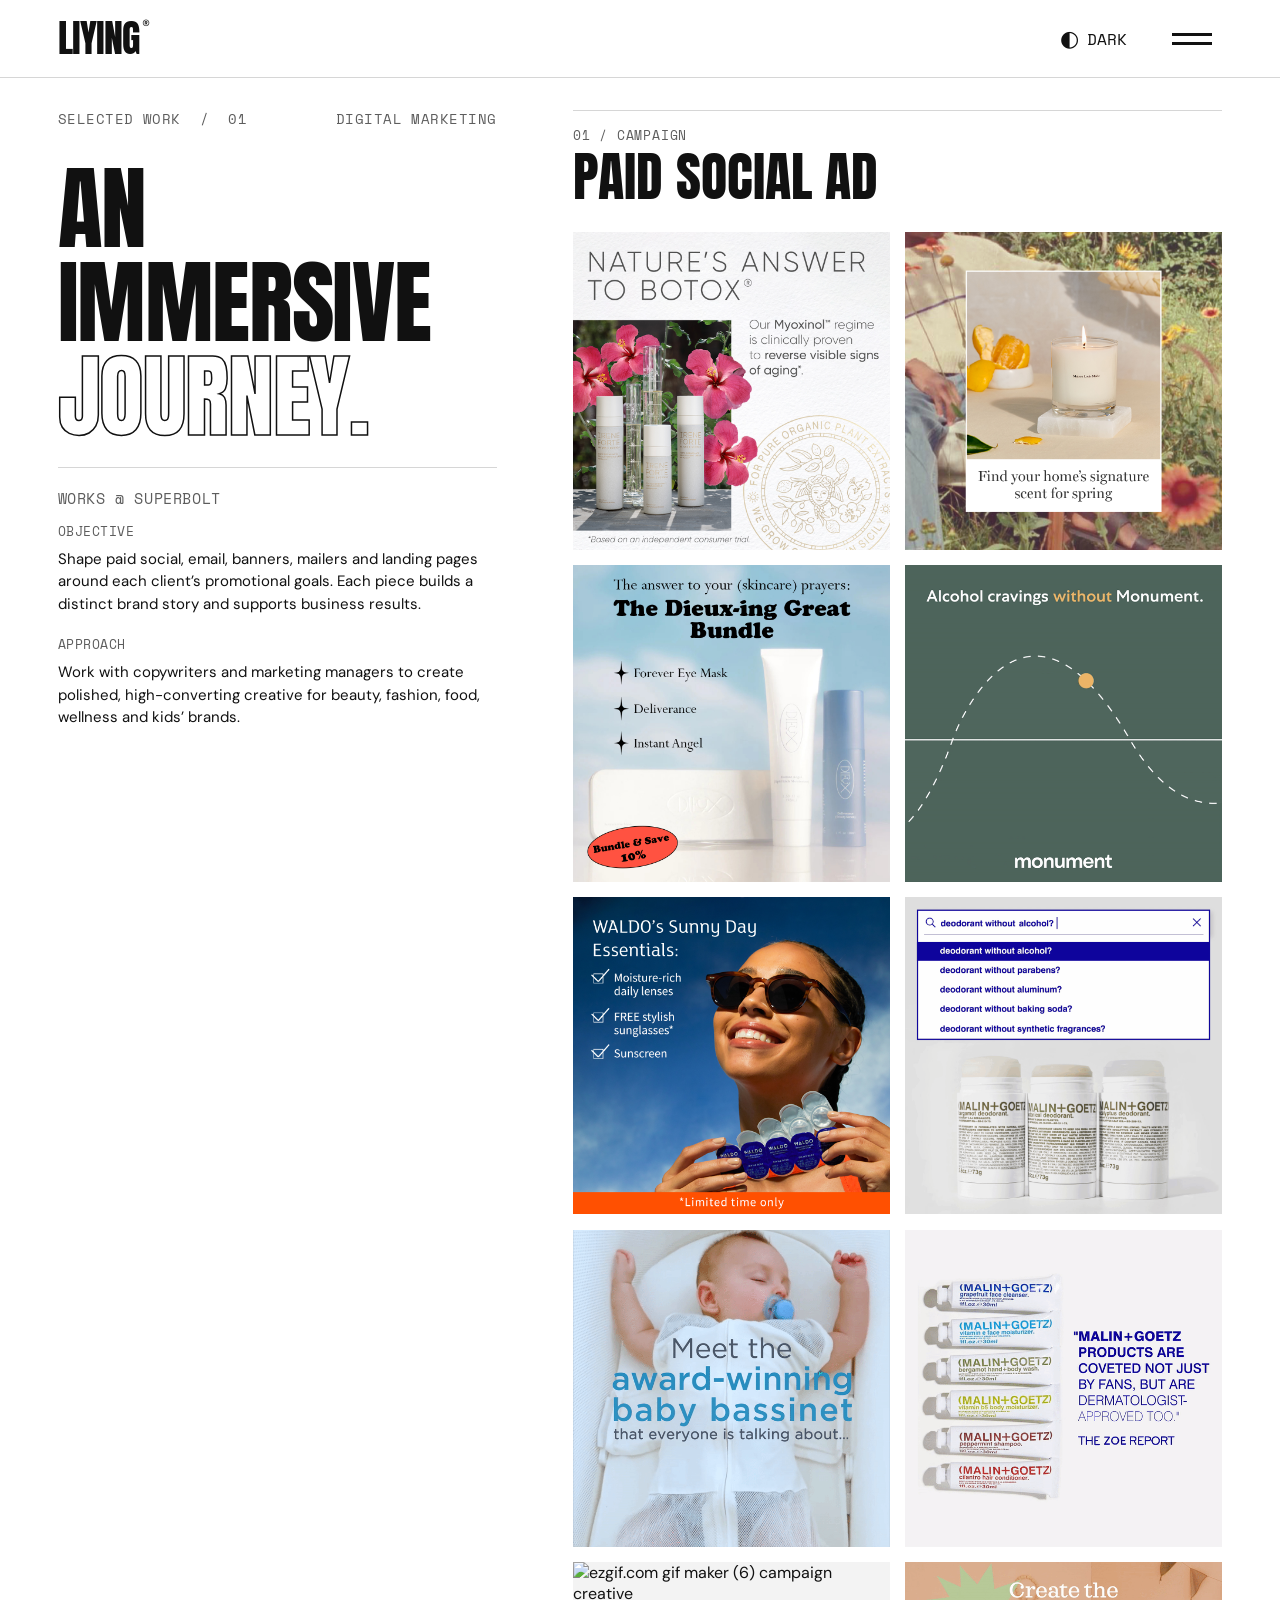
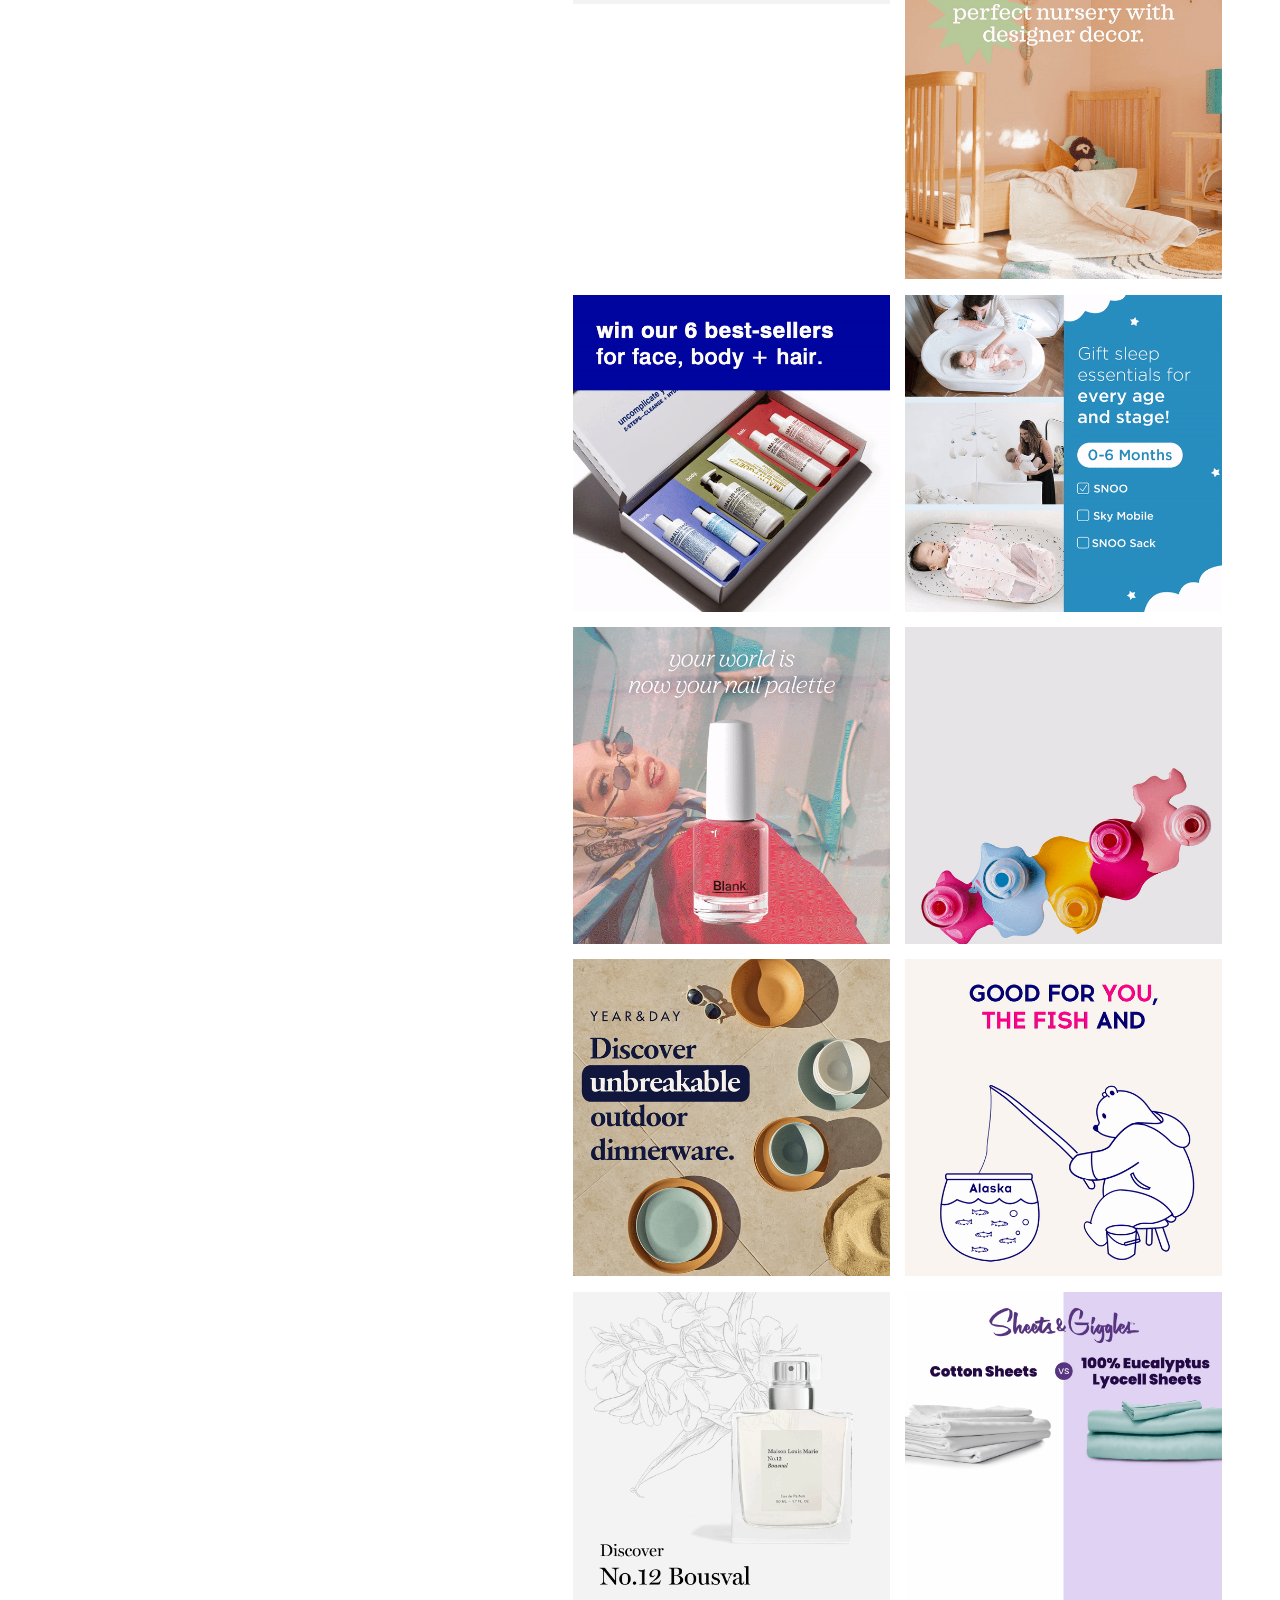
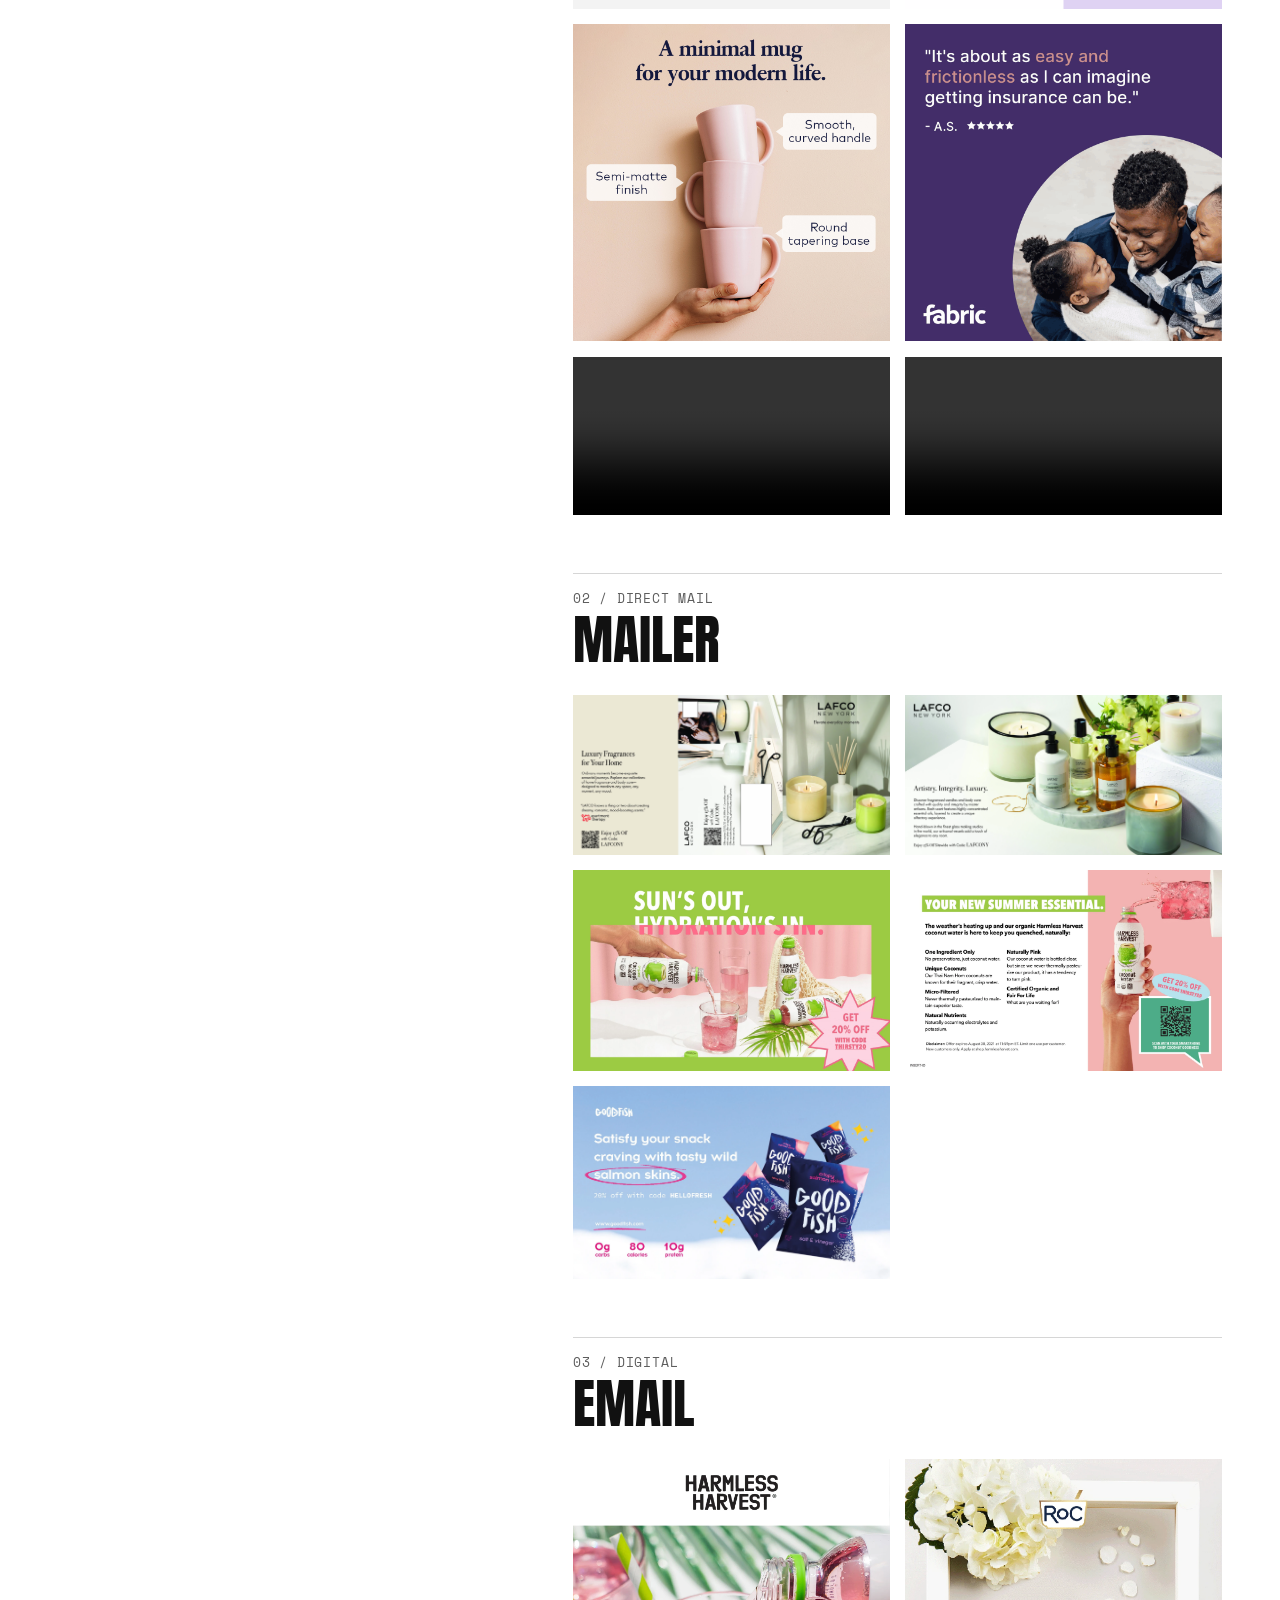
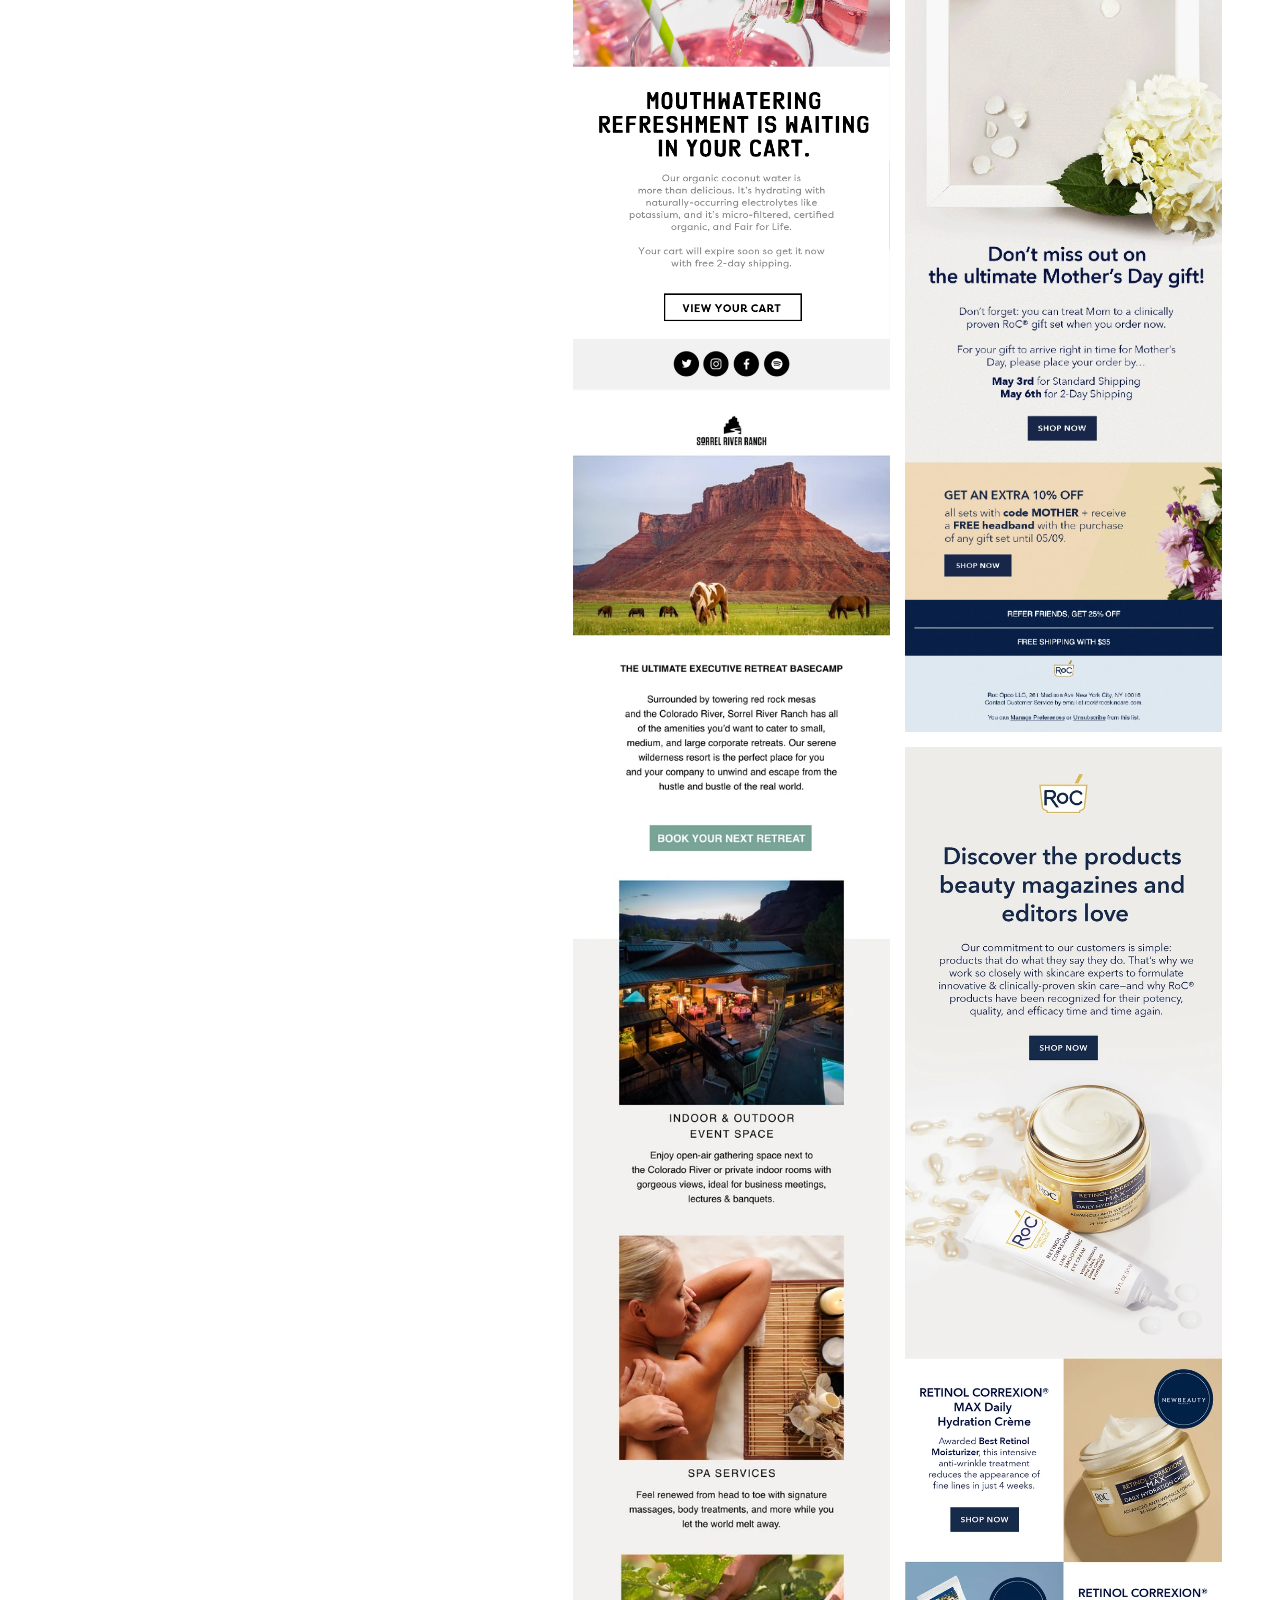
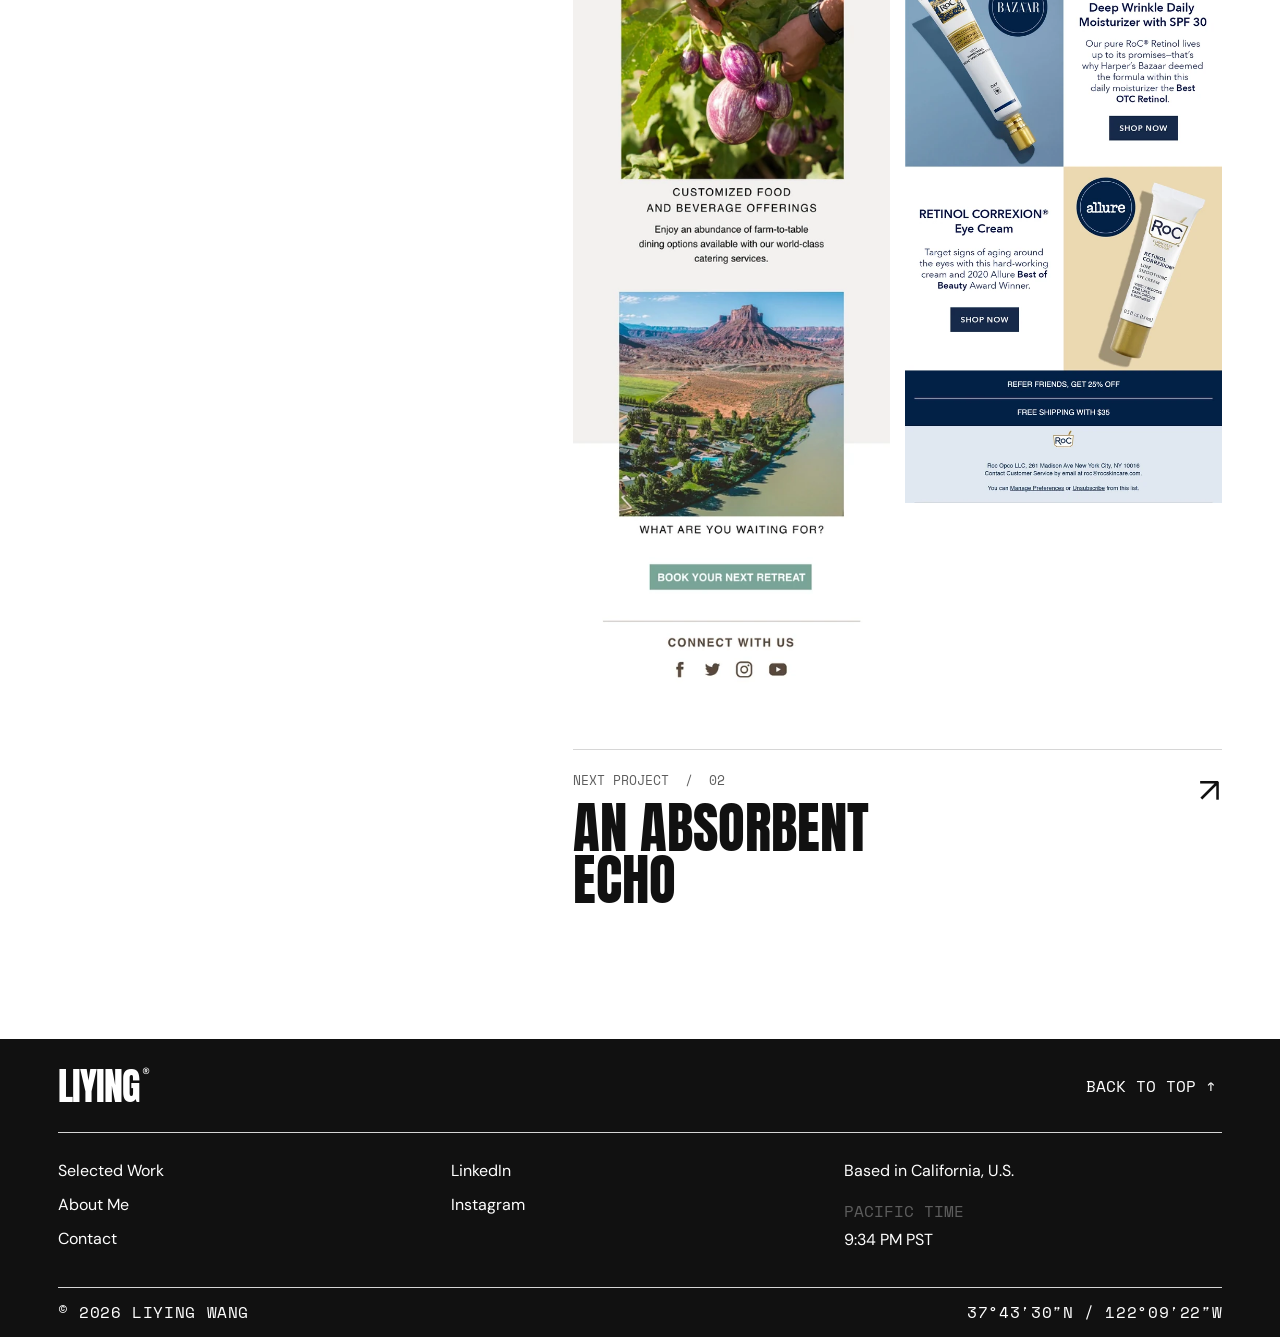
==== 01-an-immersive-journey.html @ 173f482d "Add files via upload" ====
<!doctype html>
<html lang="en" data-theme="light">
<head>
  <meta charset="utf-8" />
  <meta name="viewport" content="width=device-width,initial-scale=1" />
  <meta name="theme-color" content="#ffffff" />
  <meta name="description" content="Selected campaign work for Superbolt: paid social, email, mailers and visual storytelling for consumer brands." />
  <title>01 — An Immersive Journey | Liying Wang</title>
  <link rel="preconnect" href="https://fonts.googleapis.com"><link rel="preconnect" href="https://fonts.gstatic.com" crossorigin>
  <link href="https://fonts.googleapis.com/css2?family=Anton&family=DM+Sans:wght@400;500;600;700&family=Space+Mono:wght@400;700&display=swap" rel="stylesheet">
  <link rel="stylesheet" href="styles.css" />
  <link rel="stylesheet" href="immersive-journey.css" />
  <link rel="stylesheet" href="project-image-viewer.css">
</head>
<body class="project-page">
  <div class="scroll-progress" aria-hidden="true"><span></span></div>
  <div class="pointer-face" aria-hidden="true"></div><div class="cursor-trail" aria-hidden="true"></div>
  <header class="site-header" id="top"><a class="brand" href="index.html#top" aria-label="Liying Wang home">LIYING<span>®</span></a><div class="header-tools"><button class="theme-toggle" aria-label="Switch to dark mode" title="Switch to dark mode"><span class="theme-icon">◐</span><span class="theme-label">DARK</span></button><button class="menu-button" aria-label="Open navigation" aria-expanded="false"><i></i><i></i></button></div></header>
  <nav class="menu-panel" aria-label="Main navigation"><div class="menu-panel-top"><button class="menu-close" aria-label="Close navigation">×</button></div><div class="menu-links"><a href="index.html#top"><span>01</span> HOME <b>↗</b></a><a href="index.html#work"><span>02</span> SELECTED WORK <b>↗</b></a><a href="about.html"><span>03</span> ABOUT <b>↗</b></a><a href="contact.html"><span>04</span> CONTACT <b>↗</b></a></div><div class="menu-panel-foot"><span>DESIGNER</span><span>BASED IN CALIFORNIA, U.S.</span></div></nav>
  <main class="project-layout">
    <aside class="project-info" aria-labelledby="project-title">
      <div class="project-info-top"><span>SELECTED WORK&nbsp; / &nbsp;01</span><span>DIGITAL MARKETING</span></div>
      <h1 id="project-title">AN<br>IMMERSIVE<br><em>JOURNEY.</em></h1>
      <div class="project-info-rule"></div>
      <p class="project-eyebrow">WORKS @ SUPERBOLT</p>
      <section class="info-block"><h2>OBJECTIVE</h2><p>Shape paid social, email, banners, mailers and landing pages around each client’s promotional goals. Each piece builds a distinct brand story and supports business results.</p></section>
      <section class="info-block"><h2>APPROACH</h2><p>Work with copywriters and marketing managers to create polished, high-converting creative for beauty, fashion, food, wellness and kids’ brands.</p></section>
    </aside>
    <div class="project-showcase">
      <section class="gallery-section" aria-labelledby="social-title">
        <div class="project-section-head"><div><p class="kicker">01 / CAMPAIGN</p><h2 id="social-title">PAID SOCIAL AD</h2></div></div>
        <div class="project-gallery social-gallery">
          <figure class="gallery-item"><img src="assets/immersive-journey/paid-social-refresh/10-06-myoxinol-feed.jpg" alt="10.06 Myoxinol Feed campaign creative" loading="lazy"></figure>
          <figure class="gallery-item"><img src="assets/immersive-journey/paid-social-refresh/ad-1.jpg" alt="Ad 1 campaign creative" loading="lazy"></figure>
          <figure class="gallery-item"><img src="assets/immersive-journey/paid-social-refresh/ad-2.jpg" alt="Ad 2 campaign creative" loading="lazy"></figure>
          <figure class="gallery-item"><img src="assets/immersive-journey/paid-social-refresh/ad-3-feed.gif" alt="Ad 3 Feed campaign creative" loading="lazy"></figure>
          <figure class="gallery-item"><img src="assets/immersive-journey/paid-social-refresh/ad-3.jpg" alt="Ad 3 campaign creative" loading="lazy"></figure>
          <figure class="gallery-item"><img src="assets/immersive-journey/paid-social-refresh/ad-2-2.gif" alt="Ad 2 2 campaign creative" loading="lazy"></figure>
          <figure class="gallery-item"><img src="assets/immersive-journey/paid-social-refresh/ezgif-com-gif-maker-1.gif" alt="ezgif.com gif maker (1) campaign creative" loading="lazy"></figure>
          <figure class="gallery-item"><img src="assets/immersive-journey/paid-social-refresh/ezgif-com-gif-maker-2.gif" alt="ezgif.com gif maker (2) campaign creative" loading="lazy"></figure>
          <figure class="gallery-item"><img src="assets/immersive-journey/paid-social-refresh/ezgif-com-gif-maker-6.gif" alt="ezgif.com gif maker (6) campaign creative" loading="lazy"></figure>
          <figure class="gallery-item"><img src="assets/immersive-journey/paid-social-refresh/ezgif-com-gif-maker-18.gif" alt="ezgif.com gif maker (18) campaign creative" loading="lazy"></figure>
          <figure class="gallery-item"><img src="assets/immersive-journey/paid-social-refresh/ezgif-com-gif-maker.gif" alt="ezgif.com gif maker campaign creative" loading="lazy"></figure>
          <figure class="gallery-item"><img src="assets/immersive-journey/paid-social-refresh/ezgif-com-video-to-gif-27.gif" alt="ezgif.com video to gif (27) campaign creative" loading="lazy"></figure>
          <figure class="gallery-item"><img src="assets/immersive-journey/paid-social-refresh/ezgif-com-video-to-gif-33.gif" alt="ezgif.com video to gif (33) campaign creative" loading="lazy"></figure>
          <figure class="gallery-item"><img src="assets/immersive-journey/paid-social-refresh/ezgif-com-video-to-gif-35.gif" alt="ezgif.com video to gif (35) campaign creative" loading="lazy"></figure>
          <figure class="gallery-item"><img src="assets/immersive-journey/paid-social-refresh/ezgif-com-video-to-gif-55.gif" alt="ezgif.com video to gif (55) campaign creative" loading="lazy"></figure>
          <figure class="gallery-item"><img src="assets/immersive-journey/paid-social-refresh/ezgif-com-video-to-gif-converted-1.gif" alt="ezgif.com video to gif converted (1) campaign creative" loading="lazy"></figure>
          <figure class="gallery-item"><img src="assets/immersive-journey/paid-social-refresh/featured-scent-2.gif" alt="Featured scent 2 campaign creative" loading="lazy"></figure>
          <figure class="gallery-item"><img src="assets/immersive-journey/paid-social-refresh/feed-4.gif" alt="Feed 4 campaign creative" loading="lazy"></figure>
          <figure class="gallery-item"><img src="assets/immersive-journey/paid-social-refresh/functions-and-utility-1.jpg" alt="Functions and utility 1 campaign creative" loading="lazy"></figure>
          <figure class="gallery-item"><img src="assets/immersive-journey/paid-social-refresh/testimonials-feed-1.gif" alt="Testimonials Feed (1) campaign creative" loading="lazy"></figure>
          <figure class="gallery-item gallery-item-video"><video src="assets/immersive-journey/paid-social-refresh/17-ad-1.mp4" aria-label="17 Ad 1 campaign video" autoplay muted loop playsinline controls preload="metadata"></video><figcaption class="sr-only">17 Ad 1 campaign video</figcaption></figure>
          <figure class="gallery-item gallery-item-video"><video src="assets/immersive-journey/paid-social-refresh/18-ad-2.mp4" aria-label="18 Ad 2 campaign video" autoplay muted loop playsinline controls preload="metadata"></video><figcaption class="sr-only">18 Ad 2 campaign video</figcaption></figure>
        </div>
      </section>
      <section class="gallery-section" aria-labelledby="mailer-title">
        <div class="project-section-head"><div><p class="kicker">02 / DIRECT MAIL</p><h2 id="mailer-title">MAILER</h2></div></div>
        <div class="project-gallery mailer-gallery">
          <figure class="gallery-item"><img src="assets/immersive-journey/gallery-source-11.webp" alt="Direct mail campaign design" loading="lazy"></figure>
          <figure class="gallery-item"><img src="assets/immersive-journey/gallery-source-12.webp" alt="Printed campaign mailer for a consumer brand" loading="lazy"></figure>
          <figure class="gallery-item"><img src="assets/immersive-journey/gallery-source-13.webp" alt="Mailer creative and product photography" loading="lazy"></figure>
          <figure class="gallery-item"><img src="assets/immersive-journey/gallery-source-14.webp" alt="Direct mail design detail" loading="lazy"></figure>
          <figure class="gallery-item"><img src="assets/immersive-journey/gallery-source-15.webp" alt="Consumer brand mailer concept" loading="lazy"></figure>
        </div>
      </section>
      <section class="gallery-section" aria-labelledby="email-title">
        <div class="project-section-head"><div><p class="kicker">03 / DIGITAL</p><h2 id="email-title">EMAIL</h2></div></div>
        <div class="project-gallery email-gallery">
          <div class="email-gallery-column">
            <figure class="gallery-item"><img src="assets/immersive-journey/gallery-source-16.webp" alt="Email campaign design" loading="lazy"></figure>
            <figure class="gallery-item"><img src="assets/immersive-journey/gallery-source-17.webp" alt="Email marketing layout and product imagery" loading="lazy"></figure>
          </div>
          <div class="email-gallery-column">
            <figure class="gallery-item"><img src="assets/immersive-journey/gallery-source-18.webp" alt="Branded email creative" loading="lazy"></figure>
            <figure class="gallery-item"><img src="assets/immersive-journey/gallery-source-19.webp" alt="Email campaign visual" loading="lazy"></figure>
          </div>
        </div>
      </section>
      <a class="next-project" href="02-an-absorbent-echo.html"><span class="next-project-meta">NEXT PROJECT&nbsp; / &nbsp;02</span><strong>AN ABSORBENT<br>ECHO</strong><span class="next-arrow">↗</span></a>
    </div>
  </main>
  <footer><div class="footer-top"><a class="brand" href="index.html#top">LIYING<span>®</span></a><button class="back-top">BACK TO TOP ↑</button></div><div class="footer-columns"><div><a href="index.html#work">Selected Work</a><a href="about.html#top">About Me</a><a href="contact.html">Contact</a></div><div><a href="https://www.linkedin.com/in/liying-miko-wang" target="_blank" rel="noreferrer">LinkedIn</a><a href="https://www.instagram.com/lookup_liying" target="_blank" rel="noreferrer">Instagram</a></div><div><p>Based in California, U.S.</p><p class="studio-time"><span>PACIFIC TIME</span><time id="pacific-time" aria-live="off">--:-- PT</time></p></div></div><div class="footer-bottom"><span>© <span id="year"></span> LIYING WANG</span><span>37°43′30″N / 122°09′22″W</span></div></footer>
  <script src="immersive-journey.js"></script>
  <script src="project-image-viewer.js"></script>
</body>
</html>
---- styles.css ----
:root{--accent:#8B1540;--bg:#fff;--ink:#111;--muted:#5d5d5d;--line:#d6d6d6;--soft:#f3f3f3;--font:'DM Sans',Arial,sans-serif;--display:'Anton',Impact,sans-serif;--mono:'Space Mono',monospace;--pad:clamp(20px,4.5vw,72px);color-scheme:light;--ease:cubic-bezier(.2,.75,.2,1)}html[data-theme="dark"]{--bg:#0b0b0b;--ink:#f5f5f5;--muted:#b5b5b5;--line:#454545;--soft:#191919;color-scheme:dark}*{box-sizing:border-box}html{scroll-behavior:smooth;scroll-padding-top:26px}body{margin:0;background:var(--bg);color:var(--ink);font-family:var(--font);overflow-x:hidden;transition:background-color .3s,color .3s}body.menu-open{overflow:hidden}a,button{font:inherit}.scroll-progress{height:3px;position:fixed;z-index:12;top:0;left:0;width:100%;pointer-events:none;background:transparent}.scroll-progress span{display:block;width:100%;height:100%;transform:scaleX(0);transform-origin:left;background:var(--ink)}.loader{position:fixed;inset:0;background:var(--ink);color:var(--bg);z-index:20;display:flex;flex-direction:column;justify-content:space-between;padding:16px var(--pad);transition:transform .8s var(--ease),visibility .8s}.loader.done{transform:translateY(-102%);visibility:hidden}.loader-meta,.loader-foot{display:flex;justify-content:space-between;font:16px var(--mono);letter-spacing:.03em}.loader-name{font:clamp(115px,22vw,340px)/.76 var(--display);letter-spacing:-.025em;align-self:center;display:flex;flex-direction:column;overflow:hidden}.loader-name span{display:block;animation:loader-rise .75s var(--ease) both}.loader-name span:last-child{align-self:flex-end;animation-delay:.12s}@keyframes loader-rise{from{transform:translateY(110%)}to{transform:translateY(0)}}.loader-track{height:2px;background:color-mix(in srgb,var(--bg) 35%,transparent);margin-top:-15px}.loader-track i{display:block;height:100%;background:var(--bg);width:0;transition:width .12s linear}.pointer-face{position:fixed;z-index:10;left:0;top:0;width:58px;height:34px;display:flex;align-items:center;justify-content:center;gap:3px;pointer-events:none;opacity:0;transform:translate(-50%,-50%) scale(.6);transition:opacity .2s,transform .2s;background:var(--bg);border:1px solid var(--ink);border-radius:30px;color:var(--ink)}.pointer-face.visible{opacity:1;transform:translate(-50%,-50%) scale(1)}.pointer-face i{width:15px;height:18px;border:1.5px solid currentColor;border-radius:50%;display:grid;place-items:center}.pointer-face i b{width:4px;height:6px;border-radius:50%;background:currentColor;display:block;transform:translate(var(--px,0),var(--py,0))}.pointer-face span{display:none;font:16px var(--mono)}.pointer-face.view{width:64px;height:34px}.pointer-face.view i{display:none}.pointer-face.view span{display:inline}.site-header{height:78px;padding:0 var(--pad);display:flex;align-items:center;justify-content:space-between;position:absolute;z-index:7;top:0;left:0;width:100%}.brand{display:inline-flex;text-decoration:none;color:var(--ink);font:clamp(26px,3vw,42px)/.8 var(--display);letter-spacing:-.025em;align-items:flex-start}.brand span{font:16px var(--font);margin:0 0 0 3px}.header-tools{display:flex;align-items:center;gap:clamp(16px,3vw,35px)}.theme-toggle{display:flex;align-items:center;gap:8px;background:none;border:0;color:var(--ink);cursor:pointer;font:16px var(--mono);padding:10px 0;min-height:44px}.theme-icon{font:22px var(--font);transition:transform .4s}.theme-toggle:hover .theme-icon{transform:rotate(45deg)}.menu-button,.menu-close{border:0;background:none;color:var(--ink);cursor:pointer}.menu-button{display:grid;gap:6px;padding:10px;min-width:48px;min-height:48px;align-content:center}.menu-button i{display:block;width:40px;height:3px;background:var(--ink);transition:transform .25s}.menu-button:hover i:first-child{transform:translateX(-5px)}.menu-button:hover i:last-child{transform:translateX(5px)}.menu-panel{position:fixed;inset:0;z-index:6;background:var(--ink);color:var(--bg);padding:24px var(--pad) 35px;display:flex;flex-direction:column;justify-content:center;transform:translateY(-102%);visibility:hidden;transition:transform .65s var(--ease),visibility .65s}.menu-panel.open{transform:none;visibility:visible}.menu-panel-top{position:absolute;top:24px;left:var(--pad);right:var(--pad);display:flex;justify-content:flex-end;align-items:center;font:16px var(--mono)}.menu-close{color:var(--bg);font-size:40px;line-height:1;min-width:44px;min-height:44px}.menu-links{width:100%}.menu-panel>a,.menu-links>a{color:var(--bg);text-decoration:none;font:clamp(42px,8.3vw,108px)/1 var(--display);padding:12px 0 14px;border-top:1px solid #ffffff6b;display:flex;gap:clamp(14px,3vw,40px);align-items:flex-start;opacity:0;transform:translateY(24px);transition:opacity .45s,transform .45s}.menu-panel.open .menu-links>a{opacity:1;transform:none}.menu-panel.open .menu-links>a:nth-child(2){transition-delay:.06s}.menu-panel.open .menu-links>a:nth-child(3){transition-delay:.12s}.menu-panel.open .menu-links>a:nth-child(4){transition-delay:.18s}.menu-links>a:last-child{border-bottom:1px solid #ffffff6b}.menu-links>a span{font:16px var(--mono);padding-top:9px}.menu-links>a b{font:clamp(24px,4vw,50px) var(--font);margin-left:auto;transition:transform .3s}.menu-links>a:hover b{transform:translate(7px,-7px);color:var(--accent)}.menu-panel-foot{position:absolute;bottom:25px;left:var(--pad);right:var(--pad);display:flex;justify-content:space-between;font:16px var(--mono);letter-spacing:.04em}.hero{padding:125px var(--pad) 0;min-height:660px;height:100svh;max-height:1000px;display:flex;flex-direction:column;align-items:center;justify-content:space-between;position:relative}.hero-top{width:100%;display:flex;flex-direction:column;align-items:center}.hero-location{display:flex;justify-content:center;align-items:center;gap:clamp(20px,7vw,100px);color:var(--ink);font-size:16px;margin:7px 0 28px}.hero-location b{font-size:27px;font-weight:400}.hero-description{display:flex;justify-content:space-between;align-items:center;gap:15px;width:100%;color:var(--ink);font-size:16px}.hero-description span{font:16px var(--mono);white-space:nowrap}.hero-description p{text-align:center;font-weight:700;line-height:1.35;margin:0}.start-link{color:var(--ink);text-decoration:none;font-size:16px;font-weight:700;border-bottom:1px solid var(--ink);margin:24px 0 0;padding-bottom:5px}.start-link b{margin-left:12px}.hero-name{color:var(--ink);font:clamp(100px,17vw,250px)/.78 var(--display);letter-spacing:-.025em;margin:15px 0 40px;width:100%;display:flex;justify-content:space-between;white-space:nowrap;overflow:hidden}.hero-name span{display:block;transform:translateY(115%);opacity:0}.hero-name .name-first{animation:name-reveal .9s .65s var(--ease) forwards}.hero-name .name-last{animation:name-reveal .9s .78s var(--ease) forwards}@keyframes name-reveal{to{transform:translateY(0);opacity:1}}.hero-bottom{width:100%;margin-top:auto;display:flex;justify-content:space-between;align-items:center;padding:16px 0 19px;font:16px var(--mono);border-bottom:1px solid var(--ink);color:var(--ink);letter-spacing:.03em}.hero-bottom a{text-decoration:none}.hero-bottom a:hover{transform:translateY(3px)}.ticker{overflow:hidden;background:var(--ink);color:var(--bg);height:49px;display:flex;align-items:center}.ticker>div{display:flex;white-space:nowrap;animation:marquee 35s linear infinite}.ticker:hover>div{animation-play-state:running}.ticker span{font:16px var(--mono);letter-spacing:.1em}.ticker b{font-weight:400;padding:0 19px;color:var(--bg)}@keyframes marquee{to{transform:translateX(-50%)}}.work-section,.about-section,.contact-section{padding:78px var(--pad) 0}.section-bar{display:flex;justify-content:space-between;align-items:flex-end;gap:24px;border-top:1px solid var(--ink);padding:18px 0 20px}.kicker{font:16px var(--mono);color:var(--ink);letter-spacing:.06em;margin:0 0 6px}.section-bar h2{font:clamp(32px,5vw,70px)/.95 var(--display);color:var(--ink);margin:0;letter-spacing:.01em}.section-bar h2 small{font:16px var(--mono);letter-spacing:0;vertical-align:top}.work-intro{font:16px/1.55 var(--font);max-width:380px;margin:0 0 2px;color:var(--muted)}.work-layout{display:grid;grid-template-columns:minmax(0,1fr) minmax(300px,.88fr);gap:clamp(25px,5vw,70px);align-items:start;border-top:1px solid var(--line);padding-top:24px}.project-list{display:flex;flex-direction:column}.project-row{border:0;border-bottom:1px solid var(--line);background:none;color:var(--ink);width:100%;display:grid;grid-template-columns:46px minmax(0,1fr) 30px;align-items:center;gap:10px;text-align:left;padding:14px 8px 14px 0;cursor:pointer;min-height:68px;transition:color .2s,padding .25s}.project-row:hover,.project-row.active{color:var(--ink);padding-left:8px}.project-row:focus-visible,.theme-toggle:focus-visible,.menu-button:focus-visible,.preview-open:focus-visible{outline:2px solid var(--ink);outline-offset:3px}.project-row .row-number{font:16px var(--mono);color:var(--muted)}.project-row .row-title{font:clamp(22px,2.25vw,34px)/1.03 var(--display);text-transform:uppercase;letter-spacing:.01em}.project-row .row-category{font:16px var(--mono);color:var(--muted);display:block;margin-top:5px}.project-row .row-arrow{font:23px var(--font);color:var(--ink);justify-self:end;transition:transform .25s}.project-row:hover .row-arrow,.project-row.active .row-arrow{transform:translate(3px,-3px)}.project-preview{position:sticky;top:24px;min-width:0}.preview-image{position:relative;overflow:hidden;background:var(--soft);aspect-ratio:.95;isolation:isolate}.preview-image::after{content:"";position:absolute;inset:0;background:linear-gradient(180deg,#0003,transparent 25%,transparent 66%,#0006);pointer-events:none}.preview-image img{width:100%;height:100%;object-fit:cover;display:block;transition:transform .8s var(--ease),opacity .3s,filter .3s;animation:preview-in .45s var(--ease)}@keyframes preview-in{from{opacity:.25;transform:scale(1.035)}to{opacity:1;transform:scale(1)}}.project-preview:hover .preview-image img{transform:scale(1.025)}.preview-index{position:absolute;z-index:1;top:14px;left:14px;color:#fff;font:16px var(--mono);padding:7px 9px;border:1px solid #ffffffa6;background:#0002}.preview-open{position:absolute;z-index:2;bottom:16px;left:16px;right:16px;min-height:48px;border:1px solid #ffffffb5;background:#ffffffed;color:#171316;text-align:left;padding:0 14px;display:flex;align-items:center;justify-content:space-between;font:16px var(--mono);cursor:pointer;transition:background .2s,color .2s}.preview-open b{font:20px var(--font);color:var(--ink)}.preview-open:hover{background:var(--accent);color:#fff;border-color:var(--accent)}.preview-open:hover b{color:#fff}.preview-caption{display:flex;justify-content:space-between;align-items:flex-start;gap:15px;border-bottom:1px solid var(--ink);padding:12px 0}.preview-type{font:16px var(--mono);color:var(--ink)}.preview-caption h3{font:clamp(22px,3vw,36px)/1 var(--display);color:var(--ink);text-transform:uppercase;margin:5px 0 0}.preview-hint{font:16px var(--mono);color:var(--muted);text-align:right;max-width:130px;line-height:1.45}.work-foot{padding:18px 0 72px;display:flex;justify-content:space-between;color:var(--muted);font:16px var(--mono)}.about-section{padding-top:0}.about-side{font:16px var(--mono);color:var(--muted);padding-bottom:4px}.about-grid{display:grid;grid-template-columns:minmax(280px,.82fr) minmax(0,1fr);gap:clamp(28px,6vw,88px);align-items:start;padding:30px 0 95px}.about-photo{position:relative}.about-photo img{width:100%;aspect-ratio:.86;object-fit:cover;object-position:center 20%;display:block;filter:saturate(.82)}.about-photo>span{position:absolute;left:12px;bottom:12px;color:white;font:16px var(--mono);background:#0007;padding:8px 10px}.about-content{padding-top:3px}.about-statement{font:clamp(40px,5.2vw,74px)/.92 var(--display);color:var(--ink);margin:0 0 26px;letter-spacing:.005em}.about-statement em,.contact-section h3 em{font-style:normal;color:transparent;-webkit-text-stroke:1.5px var(--ink)}.about-bio{max-width:620px;font-size:16px;line-height:1.65;margin:0 0 17px;color:var(--ink)}.about-lists{border-top:1px solid var(--line);margin-top:30px}.about-lists>div{padding:15px 0 13px;border-bottom:1px solid var(--line);display:grid;grid-template-columns:minmax(130px,.4fr) 1fr;gap:16px}.about-lists h3,.footer-columns h4{font:16px var(--mono);color:var(--ink);margin:3px 0}.about-lists p{font:16px/1.7 var(--mono);margin:0;color:var(--muted)}.about-link,.contact-bottom>a{display:inline-flex;align-items:center;gap:20px;margin-top:24px;color:var(--ink);font:16px var(--mono);text-decoration:none;border-bottom:1px solid var(--ink);padding-bottom:8px}.about-link b,.contact-bottom>a b{font:19px var(--font)}.contact-section{padding-top:0;padding-bottom:74px}.contact-overline{font:16px var(--mono);color:var(--ink);margin:42px 0 13px}.contact-section h3{font:clamp(92px,18vw,260px)/.78 var(--display);letter-spacing:.005em;color:var(--ink);margin:0}.contact-bottom{border-top:1px solid var(--ink);margin-top:35px;padding-top:18px;display:flex;justify-content:space-between;align-items:flex-start;gap:25px}.contact-bottom p{font:16px/1.5 var(--font);max-width:360px;margin:0}.contact-bottom>a{margin:0;white-space:nowrap}footer{background:var(--ink);color:var(--bg);padding:25px var(--pad) 13px}.footer-top{display:flex;justify-content:space-between;align-items:center;padding-bottom:24px;border-bottom:1px solid #ffffff7a}.footer-top .brand{color:var(--bg)}.back-top{background:none;border:0;color:white;font:16px var(--mono);cursor:pointer;min-height:44px}.back-top:hover{transform:translateY(-3px)}.footer-columns{display:grid;grid-template-columns:repeat(3,1fr);padding:26px 0 34px;gap:15px}.footer-columns>div{display:flex;flex-direction:column;align-items:flex-start;gap:9px}.footer-columns h4{color:var(--bg);margin-bottom:4px}.footer-columns a,.footer-columns p{font:16px/1.55 var(--font);text-decoration:none;margin:0;color:var(--bg)}.footer-columns a:hover{text-decoration:underline}.footer-bottom{border-top:1px solid #ffffff7a;padding-top:12px;display:flex;justify-content:space-between;gap:10px;font:16px var(--mono);letter-spacing:.04em}.project-dialog{position:fixed;border:0;width:min(1000px,calc(100% - 30px));max-width:1000px;max-height:90vh;padding:0;background:var(--bg);color:var(--ink);grid-template-columns:1.1fr .9fr}.project-dialog[open]{display:grid;animation:dialog-in .32s var(--ease)}@keyframes dialog-in{from{opacity:0;transform:translateY(18px)}to{opacity:1;transform:translateY(0)}}.project-dialog::backdrop{background:#161616c9;backdrop-filter:blur(4px)}.dialog-close{position:absolute;top:13px;right:13px;z-index:3;width:44px;height:44px;border:0;border-radius:50%;background:var(--ink);color:white;font-size:28px;cursor:pointer}.dialog-image img{width:100%;height:100%;min-height:450px;object-fit:cover;display:block}.dialog-content{align-self:center;padding:clamp(25px,5vw,60px)}.dialog-meta{font:16px var(--mono);color:var(--ink)}.dialog-content h2{font:clamp(34px,5vw,60px)/.94 var(--display);color:var(--ink);margin:20px 0;text-transform:uppercase}.dialog-content>p:not(.dialog-meta){font-size:16px;line-height:1.65;color:var(--ink)}.dialog-content>a{display:inline-flex;gap:14px;color:var(--ink);text-decoration:none;font:16px var(--mono);border-bottom:1px solid var(--ink);padding:0 0 8px;margin-top:14px}.dialog-content>a b{font:18px var(--font)}.reveal{opacity:0;transform:translateY(20px);transition:opacity .7s,transform .7s var(--ease)}.reveal.visible{opacity:1;transform:none}
@media(min-width:1400px){.hero-name{max-width:1500px}.work-layout{grid-template-columns:minmax(0,1fr) minmax(420px,.9fr)}}
@media(max-width:760px){:root{--pad:20px}.site-header{height:68px}.brand{font-size:31px}.header-tools{gap:10px}.theme-toggle{gap:5px;font-size:16px}.theme-icon{font-size:20px}.menu-button{min-width:44px;min-height:44px;padding:7px}.menu-button i{width:32px;height:2.5px}.hero{min-height:640px;height:90svh;padding-top:98px}.hero-location{gap:14px;font-size:16px;margin:9px 0 23px;white-space:nowrap}.hero-location b{font-size:22px}.hero-description{gap:8px}.hero-description span{font-size:16px}.hero-description p{font-size:16px}.start-link{font-size:16px;margin:22px 0 0}.hero-name{font-size:clamp(104px,21vw,158px);line-height:.77;flex-direction:column;gap:0;margin:24px 0 32px}.hero-name .name-first{align-self:flex-start}.hero-name .name-last{align-self:flex-end}.hero-bottom{font-size:16px;gap:10px;padding:13px 0}.hero-bottom span:last-child{display:none}.ticker{height:44px}.ticker span{font-size:16px}.work-section,.about-section,.contact-section{padding-left:20px;padding-right:20px}.work-section{padding-top:54px}.section-bar{align-items:flex-end;padding:14px 0 15px;gap:16px}.section-bar h2{font-size:clamp(33px,8vw,54px)}.section-bar h2 small{font-size:16px}.kicker{font-size:16px}.work-intro{font-size:16px;max-width:46%}.work-layout{grid-template-columns:1fr;gap:22px;padding-top:14px}.project-list{order:1}.project-preview{order:2;position:relative;top:auto}.project-row{grid-template-columns:38px minmax(0,1fr) 25px;gap:8px;min-height:70px;padding:12px 5px 12px 0}.project-row .row-number{font-size:16px}.project-row .row-title{font-size:clamp(24px,6vw,34px)}.project-row .row-category{font-size:16px;margin-top:4px}.project-row .row-arrow{font-size:22px}.preview-image{aspect-ratio:1.12}.preview-caption h3{font-size:clamp(25px,7vw,36px)}.preview-type,.preview-hint{font-size:16px}.work-foot{padding:15px 0 55px;font-size:16px;gap:12px}.about-section{padding-top:0}.about-grid{grid-template-columns:1fr;gap:25px;padding:24px 0 65px}.about-photo{width:82%;max-width:480px}.about-content{padding:0 2px}.about-statement{font-size:clamp(43px,10vw,70px)}.about-bio{font-size:16px}.about-lists>div{grid-template-columns:minmax(110px,.42fr) 1fr;gap:12px}.about-lists h3,.about-lists p{font-size:16px}.about-side{font-size:16px}.contact-section{padding-top:0;padding-bottom:55px}.contact-overline{margin:34px 0 12px;font-size:16px;line-height:1.5}.contact-section h3{font-size:clamp(85px,19vw,145px)}.contact-bottom{margin-top:23px;gap:18px;align-items:center}.contact-bottom p{font-size:16px;max-width:58%}.contact-bottom>a{font-size:16px;gap:9px}.footer-columns{grid-template-columns:1fr 1fr;padding-bottom:25px}.footer-columns>div:last-child{grid-column:span 2}.footer-bottom{font-size:16px;flex-wrap:wrap}.footer-bottom span:nth-child(2){display:none}.menu-links>a{font-size:clamp(42px,10vw,78px);padding:13px 0}.menu-links>a span{font-size:16px}.menu-panel-foot{font-size:16px}.pointer-face{display:none}.project-dialog[open]{display:flex;flex-direction:column;overflow:auto}.dialog-image img{min-height:0;height:auto;max-height:38vh}.dialog-content{padding:25px}.dialog-content h2{font-size:44px}.dialog-content>p:not(.dialog-meta){font-size:16px}}
@media(max-width:390px){.hero-description p{font-size:16px}.hero-description span{font-size:16px}.hero-location{font-size:16px;gap:11px}.hero-name{font-size:max(16px, 21vw)}.work-intro{max-width:47%;font-size:16px}.section-bar h2{font-size:32px}.section-bar h2 small{font-size:16px}.project-row .row-title{font-size:23px}.preview-hint{max-width:100px}.contact-section h3{font-size:max(16px, 19vw)}.footer-bottom{font-size:16px}}
@media(prefers-reduced-motion:reduce){*,*::before,*::after{scroll-behavior:auto!important;transition-duration:.01ms!important;animation-duration:.01ms!important}.ticker>div{animation:none}.pointer-face{display:none}}
/* Final fit pass: keep the main heading, section headers, and metadata clear at narrow widths. */
@media(max-width:760px){.work-section .section-bar{display:grid;grid-template-columns:1fr;align-items:start;gap:10px}.work-intro{max-width:100%;font-size:16px}.about-section .section-bar,.contact-section .section-bar{display:grid;grid-template-columns:1fr;gap:9px;align-items:start}.about-side{font-size:16px}.hero-description span{font-size:16px}.hero-bottom{font-size:16px}.about-lists h3,.about-lists p{font-size:16px}.footer-bottom{font-size:16px}.project-row .row-number,.project-row .row-category,.preview-type,.preview-hint{font-size:16px}.contact-section h3{font-size:clamp(68px,15.5vw,118px)}.contact-bottom p{font-size:16px}.project-dialog .dialog-meta{font-size:16px}}
@media(max-width:390px){.hero-description span{font-size:16px}.hero-bottom{font-size:16px}.footer-bottom{font-size:16px}.project-row .row-title{font-size:22px}.contact-section h3{font-size:max(16px, 15vw)}.about-lists h3,.about-lists p{font-size:16px}}
@media(max-width:760px){.hero-description span,.hero-bottom,.section-aside,.work-foot,.project-row .row-number,.project-row .row-category,.preview-type,.preview-hint,.about-side,.about-photo>span,.footer-columns h4,.footer-bottom{font-size:16px}.about-lists h3,.about-lists p{font-size:16px}.footer-bottom{display:grid;grid-template-columns:1fr auto}.footer-bottom span:last-child{text-align:right}}
@media(max-width:390px){.hero-description span,.hero-bottom,.footer-bottom{font-size:16px}.about-lists h3,.about-lists p{font-size:16px}.section-bar h2{font-size:31px}.work-intro{font-size:16px}}
body.menu-open .site-header .brand,body.menu-open .theme-toggle{color:var(--bg)}body.menu-open .menu-button i{background:var(--bg)}body.menu-open .menu-button i:first-child{transform:translateY(4.25px) rotate(45deg)}body.menu-open .menu-button i:last-child{transform:translateY(-4.25px) rotate(-45deg)}body.menu-open .menu-close{display:none}.preview-image img.animate{animation:preview-in .45s var(--ease)}
@media(max-width:760px){.theme-toggle{font-size:16px}.hero-location{font-size:16px}.hero-description{display:grid;grid-template-columns:auto minmax(0,1fr) auto;gap:8px}.hero-description p{font-size:16px}.kicker,.contact-overline{font-size:16px}.menu-panel-foot{flex-direction:column;gap:6px;font-size:16px}}
@media(max-width:390px){.hero-location{font-size:16px}.hero-description span{font-size:16px}.hero-description p{font-size:16px}.section-bar h2 small{font-size:16px}.menu-panel-foot{font-size:16px}}
.contact-section h3{font-size:clamp(92px,15.5vw,240px)}
@media(max-width:760px){.contact-section h3{font-size:clamp(68px,15.5vw,118px)}.loader-foot{flex-direction:column;align-items:flex-start;gap:6px}.menu-links>a{font-size:clamp(34px,9vw,68px)}}
@media(max-width:390px){.contact-section h3{font-size:max(16px, 15vw)}.hero-location{gap:9px;flex-wrap:wrap}.hero-location b{font-size:18px}}

/* Accent is reserved for interaction and selected work; the resting palette stays monochrome. */
.site-header .brand,.brand,.theme-toggle,.hero-location,.hero-description,.start-link,.hero-bottom,.section-bar h2,.kicker,.project-row .row-arrow,.preview-type,.preview-caption h3,.about-statement,.about-link,.contact-overline,.contact-section h3,.contact-bottom>a,.dialog-meta,.dialog-content h2,.dialog-content>a,.footer-columns h4{color:var(--ink)}
.section-bar,.hero-bottom,.work-foot{border-color:var(--line)}
.ticker{background:var(--ink);color:var(--bg)}
.loader{background:var(--ink);color:var(--bg)}
.menu-panel{background:var(--ink);color:var(--bg)}
footer{background:var(--ink);color:var(--bg)}
.footer-top{border-color:var(--line)}.footer-bottom{border-color:var(--line)}
.project-row:hover,.project-row.active{color:var(--accent)}.project-row:hover .row-arrow,.project-row.active .row-arrow{color:var(--accent)}
.project-row.active .row-number{color:var(--accent)}
.project-row:hover .row-category,.project-row.active .row-category{color:var(--accent)}
.preview-type,.preview-caption h3,.dialog-meta,.dialog-content h2{color:var(--ink)}
.brand:hover,.theme-toggle:hover,.start-link:hover,.hero-bottom a:hover,.section-bar a:hover,.about-link:hover,.contact-bottom>a:hover,.footer-columns a:hover,.back-top:hover,.dialog-content>a:hover{color:var(--accent)}
.menu-links>a:hover,.menu-close:hover{color:var(--accent)}
.menu-links>a:hover b{color:var(--accent)}
.menu-button:hover i{background:var(--accent)}
.preview-open:hover,.dialog-close{background:var(--ink);color:var(--bg);border-color:var(--ink)}
.preview-open:hover{background:var(--accent);color:#fff;border-color:var(--accent)}.preview-open:hover b{color:#fff}
.dialog-close:hover{background:var(--accent);border-color:var(--accent);color:#fff}
.theme-toggle:focus-visible,.menu-button:focus-visible,.menu-close:focus-visible,.project-row:focus-visible,.preview-open:focus-visible,.back-top:focus-visible,a:focus-visible,.dialog-close:focus-visible{outline:2px solid var(--ink);outline-offset:3px}
html[data-theme="dark"] .about-photo>span{background:#000a}
body.menu-open .site-header .brand,body.menu-open .theme-toggle{color:var(--bg)}body.menu-open .menu-button i{background:var(--bg)}
@media(prefers-reduced-motion:reduce){.pointer-face{display:none}}
/* Keep the neutral base in both modes; use the accent only for hover, focus, or active selections. */
.menu-panel>a,.menu-links>a{border-color:color-mix(in srgb,var(--bg) 40%,transparent)}.menu-links>a:last-child{border-color:color-mix(in srgb,var(--bg) 40%,transparent)}
.preview-open{background:color-mix(in srgb,var(--bg) 92%,transparent);color:var(--ink);border-color:var(--bg)}.preview-open b{color:var(--ink)}
.dialog-close{color:var(--bg)}
.footer-top,.footer-bottom{border-color:var(--line)}
.pointer-face span{font-size:16px}
/* Keep the resting palette strictly monochrome in both themes. */
.project-row.active .row-category,.preview-type,.preview-caption h3,.dialog-meta,.dialog-content h2{color:var(--ink)}
/* Keep utility labels legible on narrow screens. */
.brand span,.theme-toggle,.hero-description span,.hero-bottom,.ticker span,.kicker,.section-bar h2 small,.project-row .row-category,.preview-type,.preview-hint,.work-foot,.about-side,.about-lists h3,.about-lists p,.contact-overline,.footer-bottom,.menu-panel-foot{font-size:16px}
.hero-name .name-nickname{display:inline-block;vertical-align:.12em;margin-left:clamp(5px,1vw,14px);font:clamp(16px,2.1vw,28px)/1 var(--mono);letter-spacing:0;text-transform:none;white-space:nowrap}
.work-intro{max-width:540px;flex:0 1 540px}
@media(max-width:760px){.hero-name .name-nickname{font-size:clamp(16px,3vw,21px)}.work-intro{max-width:100%;width:auto;flex:initial}}
@media(max-width:390px){.hero-name .name-nickname{font-size:16px;margin-left:4px}}
/* Latest portfolio feedback: image-led work list and clearer display type. */
.project-row{text-decoration:none}
.preview-image::after{display:none}
.hero-bottom a{color:var(--accent)}
.hero-name{line-height:1;overflow:visible}
.contact-section h3{line-height:1}
/* Spacing, hierarchy, and continuous motion from the latest browser notes. */
.work-section{padding-bottom:78px}
.hero-name{margin-top:auto;margin-bottom:clamp(34px,6vh,58px);transition:transform .35s var(--ease),color .3s}
.hero-bottom{margin-top:0}
.about-statement{font-size:clamp(52px,6.2vw,88px)}
.ticker>div{width:max-content;flex:0 0 auto}
.ticker>div>span{display:block;flex:none}
@media(hover:hover){.hero-name:hover{color:var(--accent);transform:translateY(-6px)}}
.hero-name:active{color:var(--accent);transform:translateY(-3px)}
@media(max-width:760px){.work-section{padding-bottom:54px}.hero-name{margin-bottom:clamp(28px,5vh,42px)}.about-statement{font-size:clamp(46px,9.6vw,70px)}}
/* Latest refinements: a wider About column, hover fills, and a new statement. */
.about-grid{grid-template-columns:minmax(280px,.72fr) minmax(0,1fr);gap:clamp(18px,1.5vw,24px)}
.about-statement em,.contact-section h3 em{transition:color .25s ease,-webkit-text-stroke-color .25s ease}
.about-statement:hover em,.contact-section h3:hover em{color:var(--accent);-webkit-text-stroke-color:var(--accent)}
.statement-section{padding:clamp(74px,10vw,138px) var(--pad);display:grid;grid-template-columns:minmax(0,1.45fr) minmax(270px,.55fr);gap:clamp(32px,6vw,86px);align-items:end;border-bottom:1px solid var(--line)}
.statement-section h2{font:clamp(48px,7.3vw,104px)/.98 var(--display);letter-spacing:-.012em;max-width:900px;margin:0}
.statement-section p{font:16px/1.65 var(--font);color:var(--muted);max-width:440px;margin:0 0 7px}
.contact-section h3{margin-top:42px}
@media(max-width:760px){.about-grid{grid-template-columns:1fr;gap:25px}.statement-section{grid-template-columns:1fr;gap:25px;padding-top:72px;padding-bottom:76px}.statement-section h2{font-size:clamp(44px,10vw,72px)}.statement-section p{margin-left:auto}.contact-section h3{margin-top:34px}}
@media(max-width:390px){.statement-section h2{font-size:clamp(42px,11vw,56px)}}
/* Cursor-following light and a wand-shaped pointer. */
.hero::before{content:"";position:absolute;inset:0;z-index:0;pointer-events:none;opacity:0;transition:opacity .3s ease;background:radial-gradient(430px circle at var(--pointer-x,50%) var(--pointer-y,45%),rgba(139,21,64,.085),transparent 72%)}
.hero>*{position:relative;z-index:1}
.hero.pointer-active::before{opacity:1}
html[data-theme="dark"] .hero::before{background:radial-gradient(430px circle at var(--pointer-x,50%) var(--pointer-y,45%),rgba(255,255,255,.12),transparent 72%)}
.pointer-face{width:48px;height:48px;display:block;background:none;border:0;border-radius:0;color:var(--ink);box-shadow:none}
.pointer-face svg{display:block;width:100%;height:100%;overflow:visible;transform:none;transform-origin:center;transition:transform .2s var(--ease),color .2s ease}
.pointer-face.over-link svg{transform:scale(1.06)}
.hero-name .name-nickname{margin-left:2px}
.ticker>div{gap:0}
.statement-highlight{color:transparent;-webkit-text-stroke:1.5px var(--ink);background:linear-gradient(90deg,var(--accent) 0 50%,transparent 50% 100%);background-size:200% 100%;background-position:100% 0;-webkit-background-clip:text;background-clip:text;box-decoration-break:clone;-webkit-box-decoration-break:clone;transition:background-position .9s var(--ease),-webkit-text-stroke-color .9s var(--ease)}
.statement-section h2:hover .statement-highlight{background-position:0 0;-webkit-text-stroke-color:var(--accent)}
@media(pointer:fine){body.magic-cursor-active,body.magic-cursor-active a,body.magic-cursor-active button{cursor:none}}
@media(max-width:760px){.pointer-face{display:none}}
@media(prefers-reduced-motion:reduce){.hero::before{display:none}.statement-highlight{transition:none}.cursor-trail-star{animation:none}}
/* All outlined display words fill upward from the baseline on hover. */
.about-statement em,.contact-section h3 em,.statement-highlight{color:transparent;-webkit-text-fill-color:transparent;-webkit-text-stroke:1.5px var(--ink);background:linear-gradient(to top,var(--accent) 0 50%,transparent 50% 100%);background-size:100% 200%;background-position:0 0;background-repeat:no-repeat;-webkit-background-clip:text;background-clip:text;box-decoration-break:clone;-webkit-box-decoration-break:clone;transition:background-position .85s var(--ease),-webkit-text-stroke-color .85s var(--ease)}
.about-statement:hover em,.contact-section h3:hover em,.statement-section h2:hover .statement-highlight{color:transparent;-webkit-text-fill-color:transparent;background-position:0 100%;-webkit-text-stroke-color:var(--accent)}
.loader-name{font-size:clamp(105px,min(22vw,34vh),340px);line-height:.9;gap:.08em;overflow:visible}
@media(prefers-reduced-motion:reduce){.about-statement em,.contact-section h3 em,.statement-highlight{transition:none}}
/* Final spacing, a slow water-like hero glow, and a star trail cursor. */
@media(min-width:761px){.about-grid{gap:clamp(34px,4.5vw,68px)}}
.statement-section h2{line-height:1.1}
.hero::before{opacity:.38;background-image:radial-gradient(430px circle at var(--pointer-x,50%) var(--pointer-y,45%),rgba(139,21,64,.09),transparent 72%),radial-gradient(540px 300px at 24% 36%,rgba(139,21,64,.055),transparent 73%),radial-gradient(640px 340px at 76% 66%,rgba(139,21,64,.045),transparent 74%);background-size:100% 100%,150% 150%,160% 150%;background-position:0 0,0% 10%,100% 90%;animation:hero-waterflow 19s ease-in-out infinite alternate}
@keyframes hero-waterflow{0%{background-position:0 0,0% 10%,100% 90%}50%{background-position:0 0,55% 100%,40% 0%}100%{background-position:0 0,100% 20%,0% 80%}}
html[data-theme="dark"] .hero::before{background-image:radial-gradient(430px circle at var(--pointer-x,50%) var(--pointer-y,45%),rgba(255,255,255,.12),transparent 72%),radial-gradient(540px 300px at 24% 36%,rgba(255,255,255,.06),transparent 73%),radial-gradient(640px 340px at 76% 66%,rgba(255,255,255,.045),transparent 74%)}
.pointer-face{width:40px;height:40px}
.pointer-face svg{width:100%;height:100%}
.cursor-trail{position:fixed;inset:0;z-index:9;pointer-events:none;overflow:visible;color:var(--ink)}
.cursor-trail-star{position:absolute;display:block;line-height:1;color:currentColor;pointer-events:none;transform:translate(-50%,-50%);animation:cursor-trail-fade .72s ease-out forwards}
@keyframes cursor-trail-fade{0%{opacity:0;transform:translate(-50%,-50%) scale(.35) rotate(-25deg)}18%{opacity:.88}100%{opacity:0;transform:translate(-50%,-50%) scale(.2) rotate(40deg)}}
@media(prefers-reduced-motion:reduce){.hero::before{animation:none;opacity:0}.cursor-trail-star{animation:none;display:none}}
.preview-image-link{position:absolute;inset:0;display:block;color:inherit}
.preview-image-link:focus-visible{outline:3px solid var(--accent);outline-offset:-4px}
.pointer-face{width:48px;height:48px}
.pointer-face svg{display:block;width:100%;height:100%;overflow:visible;stroke:currentColor;color:var(--ink)}
.project-row:not(.active):not(:hover){color:var(--muted)}
.project-row:not(.active):not(:hover) .row-arrow{color:var(--muted)}
.cursor-trail-star{font-weight:700;text-shadow:0 0 2px var(--bg)}

/* Feedback refinements: more breathing room, color-only project selection, and a visible red hero flow. */
.about-statement{line-height:1.06}
.project-row:not(.active):not(:hover),.project-row:not(.active):not(:hover) .row-number,.project-row:not(.active):not(:hover) .row-arrow{color:#BFBFBF}
.project-row:hover,.project-row.active{color:var(--accent);padding-left:0;transition:color .2s ease}
.project-row:hover .row-number,.project-row.active .row-number,.project-row:hover .row-arrow,.project-row.active .row-arrow{color:var(--accent)}
.project-row:hover .row-arrow,.project-row.active .row-arrow{transform:none}
.hero::before{opacity:.55;background-image:radial-gradient(430px circle at var(--pointer-x,50%) var(--pointer-y,45%),rgba(139,21,64,.13),transparent 72%),radial-gradient(540px 300px at 24% 36%,rgba(139,21,64,.075),transparent 73%),radial-gradient(640px 340px at 76% 66%,rgba(139,21,64,.065),transparent 74%);background-size:100% 100%,150% 150%,160% 150%;background-position:0 0,0% 10%,100% 90%;animation:hero-waterflow 19s ease-in-out infinite alternate}

/* Independent hero color flow: soft rose and warm blush, with no pointer-following glow. */
.hero::before{opacity:1;background-image:radial-gradient(ellipse 48% 72% at 18% 24%,rgba(139,21,64,.18),transparent 72%),radial-gradient(ellipse 44% 64% at 82% 70%,rgba(214,116,140,.19),transparent 74%),radial-gradient(ellipse 40% 58% at 56% 18%,rgba(235,194,151,.15),transparent 76%);background-size:155% 150%,150% 160%,160% 150%;background-position:0% 0%,100% 90%,35% 30%;animation:hero-waterflow-red 24s ease-in-out infinite alternate}
.hero.pointer-active::before{opacity:1}
@keyframes hero-waterflow-red{0%{background-position:0% 0%,100% 90%,35% 30%}50%{background-position:60% 35%,35% 0%,100% 85%}100%{background-position:100% 80%,0% 15%,10% 100%}}
html[data-theme="dark"] .hero::before{opacity:.82;background-image:radial-gradient(ellipse 48% 72% at 18% 24%,rgba(139,21,64,.3),transparent 72%),radial-gradient(ellipse 44% 64% at 82% 70%,rgba(214,116,140,.2),transparent 74%),radial-gradient(ellipse 40% 58% at 56% 18%,rgba(235,194,151,.12),transparent 76%)}

/* Keep the hero name anchored while its accent fills upward on hover. */
.hero-name{position:relative;isolation:isolate;transition:color .3s ease}
.hero-name:hover,.hero-name:active{transform:none}
.hero-name .name-first,.hero-name .name-last{background:linear-gradient(to top,var(--accent) 0 50%,var(--ink) 50% 100%);background-size:100% 200%;background-position:0 0;background-repeat:no-repeat;color:transparent;-webkit-text-fill-color:transparent;-webkit-background-clip:text;background-clip:text;transition:background-position .85s var(--ease)}
.hero-name:hover .name-first,.hero-name:hover .name-last,.hero-name:active .name-first,.hero-name:active .name-last{background-position:0 100%}
.hero-name .name-nickname{background:none;-webkit-text-fill-color:var(--ink);color:var(--ink)}
.pointer-face svg{stroke:currentColor;color:var(--ink);fill:none}
@media(prefers-reduced-motion:reduce){.hero-name .name-first,.hero-name .name-last{transition:none}}

/* Keep the base name ink-black; the red overlay rises from the baseline. */
.hero-name .name-first,.hero-name .name-last{background-image:linear-gradient(to top,var(--accent) 0 50%,transparent 50% 100%),linear-gradient(var(--ink),var(--ink));background-size:100% 200%,100% 100%;background-position:0 0,0 0;background-repeat:no-repeat}
.hero-name:hover .name-first,.hero-name:hover .name-last,.hero-name:active .name-first,.hero-name:active .name-last{background-position:0 100%,0 0}

/* Wand cursor: use the reference silhouette and reverse it over dark surfaces. */
.pointer-face{width:48px;height:48px;color:var(--ink)}
.pointer-face svg{width:100%;height:100%;display:block;overflow:visible;fill:currentColor;stroke:currentColor}
.cursor-trail{color:var(--ink)}
body.cursor-invert .pointer-face,body.cursor-invert .cursor-trail{color:#fff}

/* Align the wand handle with the native pointer hotspot. */
.pointer-face{width:48px;height:48px;transform:translate(-89.6%,-93.75%);transition:opacity .18s ease}
.pointer-face.visible{transform:translate(-89.6%,-93.75%)}
.pointer-face svg{width:100%;height:100%;display:block;overflow:visible;color:var(--ink);fill:currentColor;stroke:currentColor}

body.cursor-invert .pointer-face svg{color:#fff}

/* Match section dividers and keep the design statement open. */
.statement-section{border-bottom:0}
.contact-bottom{border-top:1px solid var(--line)}

/* Use the supplied wand artwork with the pointer at the visible shape center. */
.pointer-face{width:48px;height:60px;transform:translate(-50%,-50%);background-image:url("[data-uri]");background-repeat:no-repeat;background-size:48px 60px;background-position:calc(50% - 3.7px) calc(50% - 5.3px);filter:none}
.pointer-face.visible{transform:translate(-50%,-50%)}
body.cursor-invert .pointer-face,html[data-theme="dark"] .pointer-face{filter:invert(1)}
html[data-theme="dark"] .cursor-trail{color:#fff}
html[data-theme="dark"] body.cursor-on-light .pointer-face{filter:none}
html[data-theme="dark"] body.cursor-on-light .cursor-trail{color:#111}

/* Shared live Pacific-time footer detail. */
.studio-time{display:flex;flex-direction:column;gap:5px;margin-top:6px!important;color:var(--bg)}.studio-time span{font:16px var(--mono);color:var(--muted)}.studio-time time{font:16px/1.55 var(--font);font-variant-numeric:tabular-nums}

/* Balance the shared wordmark in the header and footer. */
.brand{line-height:1;align-items:flex-start}.brand span{line-height:1;transform:translateY(-.05em)}

/* Shared header rule and Home page headline refinements. */
.site-header{border-bottom:1px solid var(--line)}
.statement-section h2{text-transform:uppercase}


/* Keep the Home page introduction to three balanced lines. */
.about-statement{font-size:clamp(36px,5.1vw,68px)}
@media(max-width:650px){.about-statement{font-size:clamp(25px,7.8vw,52px)}}

/* Extend the Home hero hover color to its nickname. */
.hero-name .name-nickname{transition:color .3s,-webkit-text-fill-color .3s}
.hero-name:hover .name-nickname,.hero-name:active .name-nickname{color:var(--accent);-webkit-text-fill-color:var(--accent)}

/* Reposition the Home section dividers and refine the intro hierarchy. */
#work .section-bar{border-top:0}
#about .section-bar,#contact .section-bar{border-top:0;border-bottom:1px solid var(--line)}

/* The menu starts without a divider above its first link. */
.menu-links>a:first-child{border-top:0}

/* Size the About statement to its content column. */
.about-statement{font-size:clamp(38px,5.8vw,76px);max-width:100%}
@media(max-width:760px){.about-statement{font-size:clamp(46px,9.6vw,70px)}}
@media(max-width:650px){.about-statement{font-size:clamp(25px,7.8vw,52px)}}
---- immersive-journey.css ----
/* Project 01: pinned project information beside a scrolling gallery */
.project-layout{display:grid;grid-template-columns:minmax(330px,.82fr) minmax(0,1.18fr);gap:clamp(32px,5vw,76px);align-items:stretch;padding:108px var(--pad) 110px}
.project-info{position:sticky;top:96px;align-self:start;overflow:visible;padding:0 12px 8px 0}
.project-info-top{display:flex;justify-content:space-between;gap:12px;font:14px var(--mono);letter-spacing:.035em;color:var(--muted);margin-bottom:clamp(22px,2.5vw,34px)}
.project-eyebrow{font:15px var(--mono);letter-spacing:.04em;color:var(--muted);margin:0 0 12px}
.project-info h1{font:clamp(68px,7.2vw,108px)/1.02 var(--display);letter-spacing:-.015em;margin:0}
.project-info h1 em{font-style:normal;color:transparent;-webkit-text-fill-color:transparent;-webkit-text-stroke:1.5px var(--ink);background-image:linear-gradient(to top,var(--accent) 0 50%,transparent 50% 100%);background-size:100% 200%;background-position:0 0;background-repeat:no-repeat;-webkit-background-clip:text;background-clip:text;transition:background-position .85s var(--ease),-webkit-text-stroke-color .35s ease}
.project-info h1:hover em{background-position:0 100%;-webkit-text-stroke-color:var(--accent)}
@media(hover:none){.project-info h1:active em{background-position:0 100%;-webkit-text-stroke-color:var(--accent)}}
.project-info-rule{height:1px;background:var(--line);margin:24px 0 19px}
.info-block{margin:0 0 19px}
.info-block h2{font:13px var(--mono);letter-spacing:.04em;color:var(--muted);margin:0 0 7px}
.info-block p{font:15px/1.5 var(--font);margin:0;max-width:560px}
.project-showcase{min-width:0;padding-top:2px}
.gallery-section{padding:0 0 clamp(24px,3vw,40px)}
.gallery-section+.gallery-section{padding-top:clamp(12px,1.5vw,20px)}
.project-section-head{display:flex;justify-content:space-between;align-items:end;gap:12px;border-top:1px solid var(--line);padding:14px 0 17px;margin-bottom:14px}
.project-section-head .kicker{font:13px var(--mono);color:var(--muted);margin:0 0 7px}
.project-section-head h2{font:clamp(34px,4.2vw,58px)/.92 var(--display);margin:0}
.project-section-head>span{font:13px var(--mono);color:var(--muted);padding-bottom:3px;white-space:nowrap}
.project-gallery{display:grid;grid-template-columns:repeat(2,minmax(0,1fr));gap:clamp(10px,1.2vw,17px);align-items:start}.email-gallery{gap:clamp(10px,1.2vw,17px)}.email-gallery-column{display:flex;flex-direction:column;gap:clamp(10px,1.2vw,17px);min-width:0}
.gallery-item{margin:0;overflow:hidden;background:var(--soft)}
.gallery-item img,.gallery-item video{display:block;width:100%;height:auto;transition:transform .55s var(--ease)}
.gallery-item video{background:var(--soft)}
.gallery-item:hover img,.gallery-item:hover video{transform:scale(1.025)}
.gallery-item-video{background:var(--soft)}
.sr-only{position:absolute;width:1px;height:1px;padding:0;margin:-1px;overflow:hidden;clip:rect(0,0,0,0);white-space:nowrap;border:0}
.next-project{position:relative;display:flex;flex-direction:column;align-items:flex-start;gap:12px;margin-top:0;padding:20px 48px 24px 0;border-top:1px solid var(--line);border-bottom:0;color:var(--ink);text-decoration:none;transition:color .2s}
.next-project:hover{color:var(--accent)}
.next-project-meta{font:13px var(--mono);color:var(--muted)}
.next-project strong{font:clamp(31px,4.3vw,56px)/.94 var(--display)}
.next-arrow{position:absolute;right:2px;top:18px;font:34px var(--font)}
.project-page footer{position:relative}
@media(max-width:900px){.project-layout{grid-template-columns:minmax(280px,.86fr) minmax(0,1.14fr);gap:26px;padding-left:28px;padding-right:28px}.project-info h1{font-size:clamp(61px,8vw,82px);line-height:1.02}.project-info-top{font-size:12px}.info-block p{font-size:14px}}
@media(max-width:680px){.project-layout{display:flex;flex-direction:column;gap:48px;padding:94px 20px 72px}.project-info{position:static;max-height:none;overflow:visible;padding:0}.project-info-top{margin-bottom:29px}.project-info h1{font-size:clamp(72px,17vw,108px)}.project-info-rule{margin:22px 0 17px}.info-block{margin-bottom:16px}.info-block p{font-size:15px}.project-showcase{width:100%}.gallery-section{padding-bottom:28px}.gallery-section+.gallery-section{padding-top:12px}.project-section-head h2{font-size:clamp(36px,9vw,52px)}.project-gallery{gap:10px}.next-project{margin-top:4px}.project-page .footer-columns{grid-template-columns:1fr 1fr}}
@media(prefers-reduced-motion:reduce){.gallery-item img{transition:none}}
---- project-image-viewer.css ----
.image-viewer{width:min(96vw,1600px);max-width:none;max-height:none;padding:0;border:0;background:transparent;overflow:visible;color:#fff}
.image-viewer::backdrop{background:rgba(10,10,10,.92);backdrop-filter:blur(5px)}
.image-viewer-frame{position:relative;display:grid;place-items:center;width:fit-content;max-width:96vw;margin:auto}
.image-viewer-image{display:block;width:auto;height:auto;max-width:96vw;max-height:90vh;object-fit:contain;box-shadow:0 18px 70px rgba(0,0,0,.28)}
.image-viewer-close{position:fixed;top:20px;right:20px;z-index:1;width:48px;height:48px;border:1px solid rgba(255,255,255,.8);background:#111;color:#fff;font:32px/1 var(--font);cursor:pointer;transition:background .2s,color .2s,border-color .2s}
.image-viewer-close:hover{background:var(--accent);border-color:var(--accent)}
.gallery-item img{cursor:zoom-in}
.gallery-item img:focus-visible{outline:3px solid var(--accent);outline-offset:3px}
@media(max-width:680px){.image-viewer-image{max-width:94vw;max-height:84vh}.image-viewer-close{top:12px;right:12px}}
@media(prefers-reduced-motion:reduce){.image-viewer-close{transition:none}}

.gallery-video-play{position:relative;display:block;width:100%;padding:0;border:0;background:#111;cursor:pointer;overflow:hidden;aspect-ratio:16/9;color:#fff;text-align:left}
.gallery-video-poster{display:block;width:100%;height:100%!important;object-fit:cover;transition:transform .55s var(--ease)}
.gallery-video-play:hover .gallery-video-poster{transform:scale(1.025)}
.gallery-video-play-icon{position:absolute;left:50%;top:50%;display:grid;place-items:center;width:68px;height:68px;padding-left:4px;border:1px solid rgba(255,255,255,.9);border-radius:50%;background:rgba(17,17,17,.72);font:23px/1 var(--font);transform:translate(-50%,-50%);transition:background .2s,transform .2s}
.gallery-video-play:hover .gallery-video-play-icon{background:var(--accent);transform:translate(-50%,-50%) scale(1.08)}
.gallery-video-play-label{position:absolute;left:20px;bottom:18px;font:13px var(--mono);letter-spacing:.08em;text-shadow:0 1px 8px #0008}
.gallery-video-play:focus-visible{outline:3px solid var(--accent);outline-offset:3px}
.gallery-video-frame{display:block;width:100%;aspect-ratio:16/9;border:0;background:#111}
@media(max-width:680px){.gallery-video-play-icon{width:54px;height:54px;font-size:19px}.gallery-video-play-label{left:14px;bottom:12px;font-size:12px}}
@media(prefers-reduced-motion:reduce){.gallery-video-poster,.gallery-video-play-icon{transition:none}}
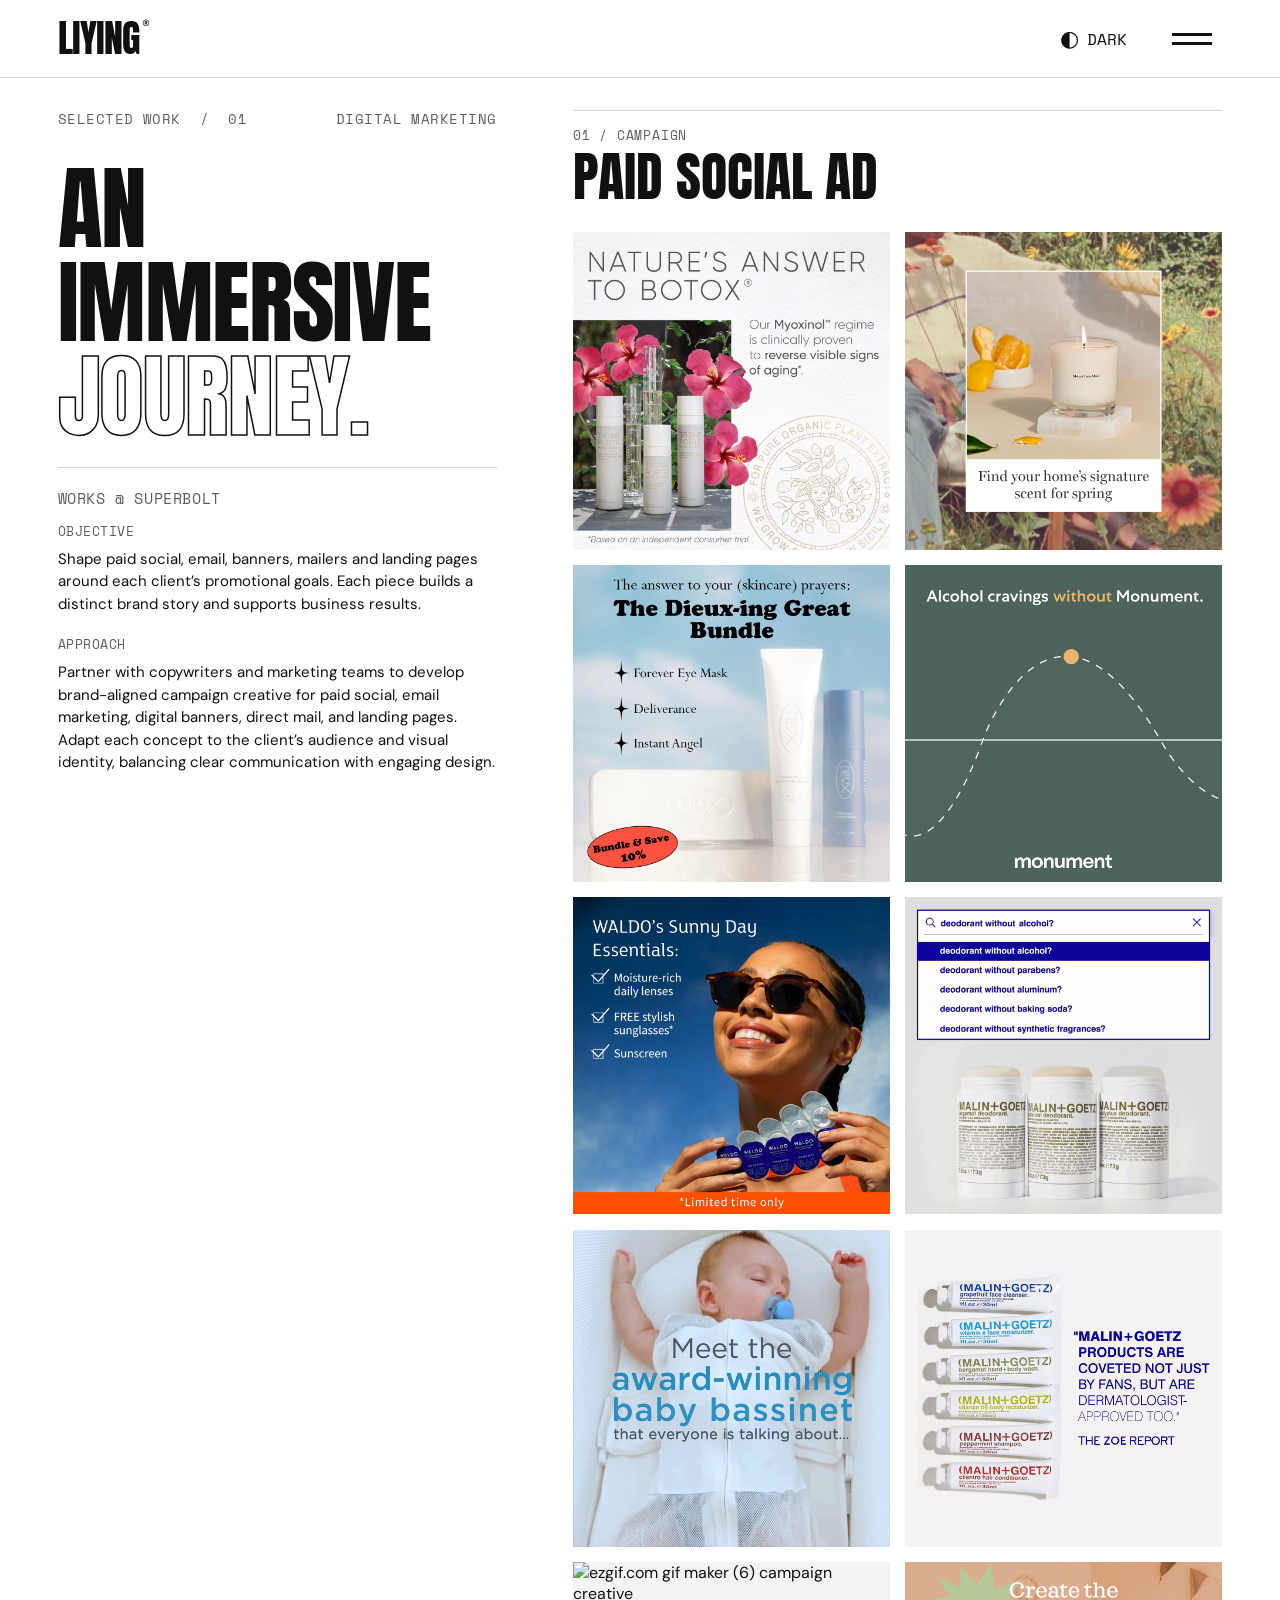
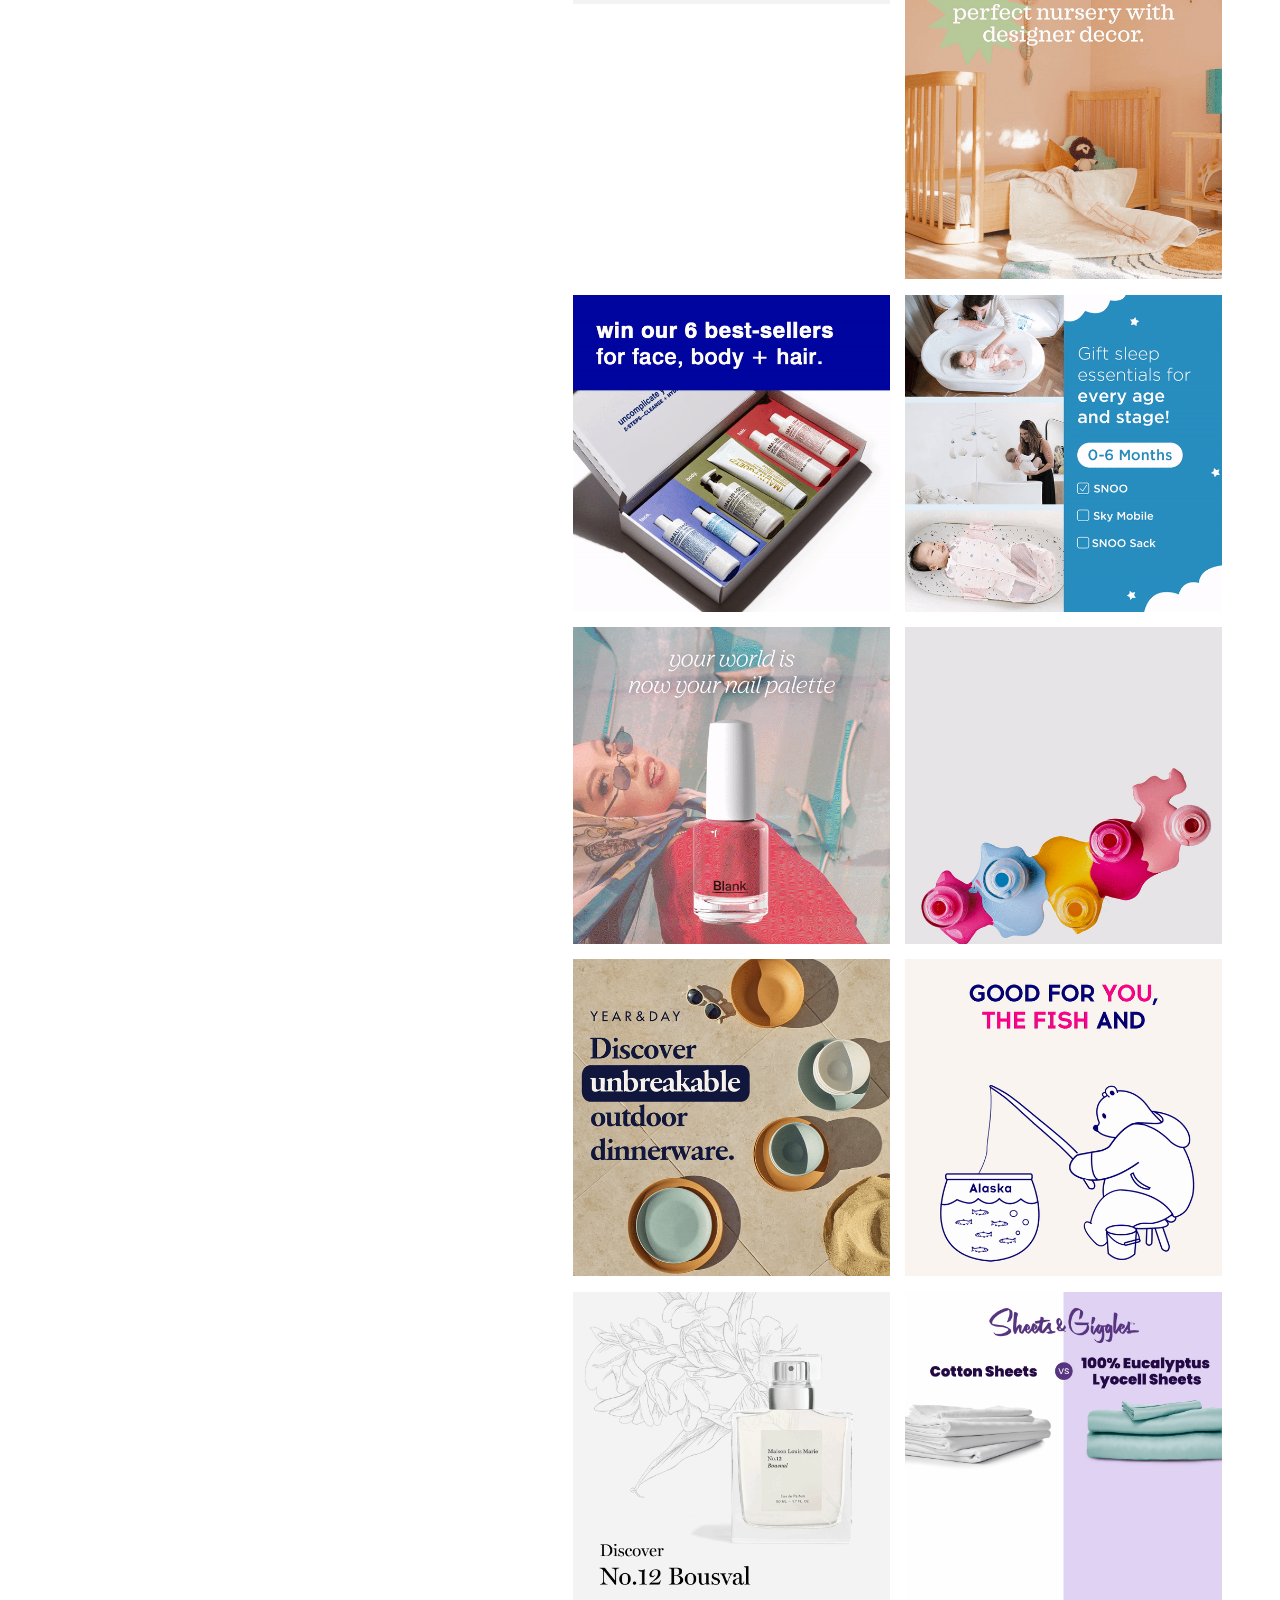
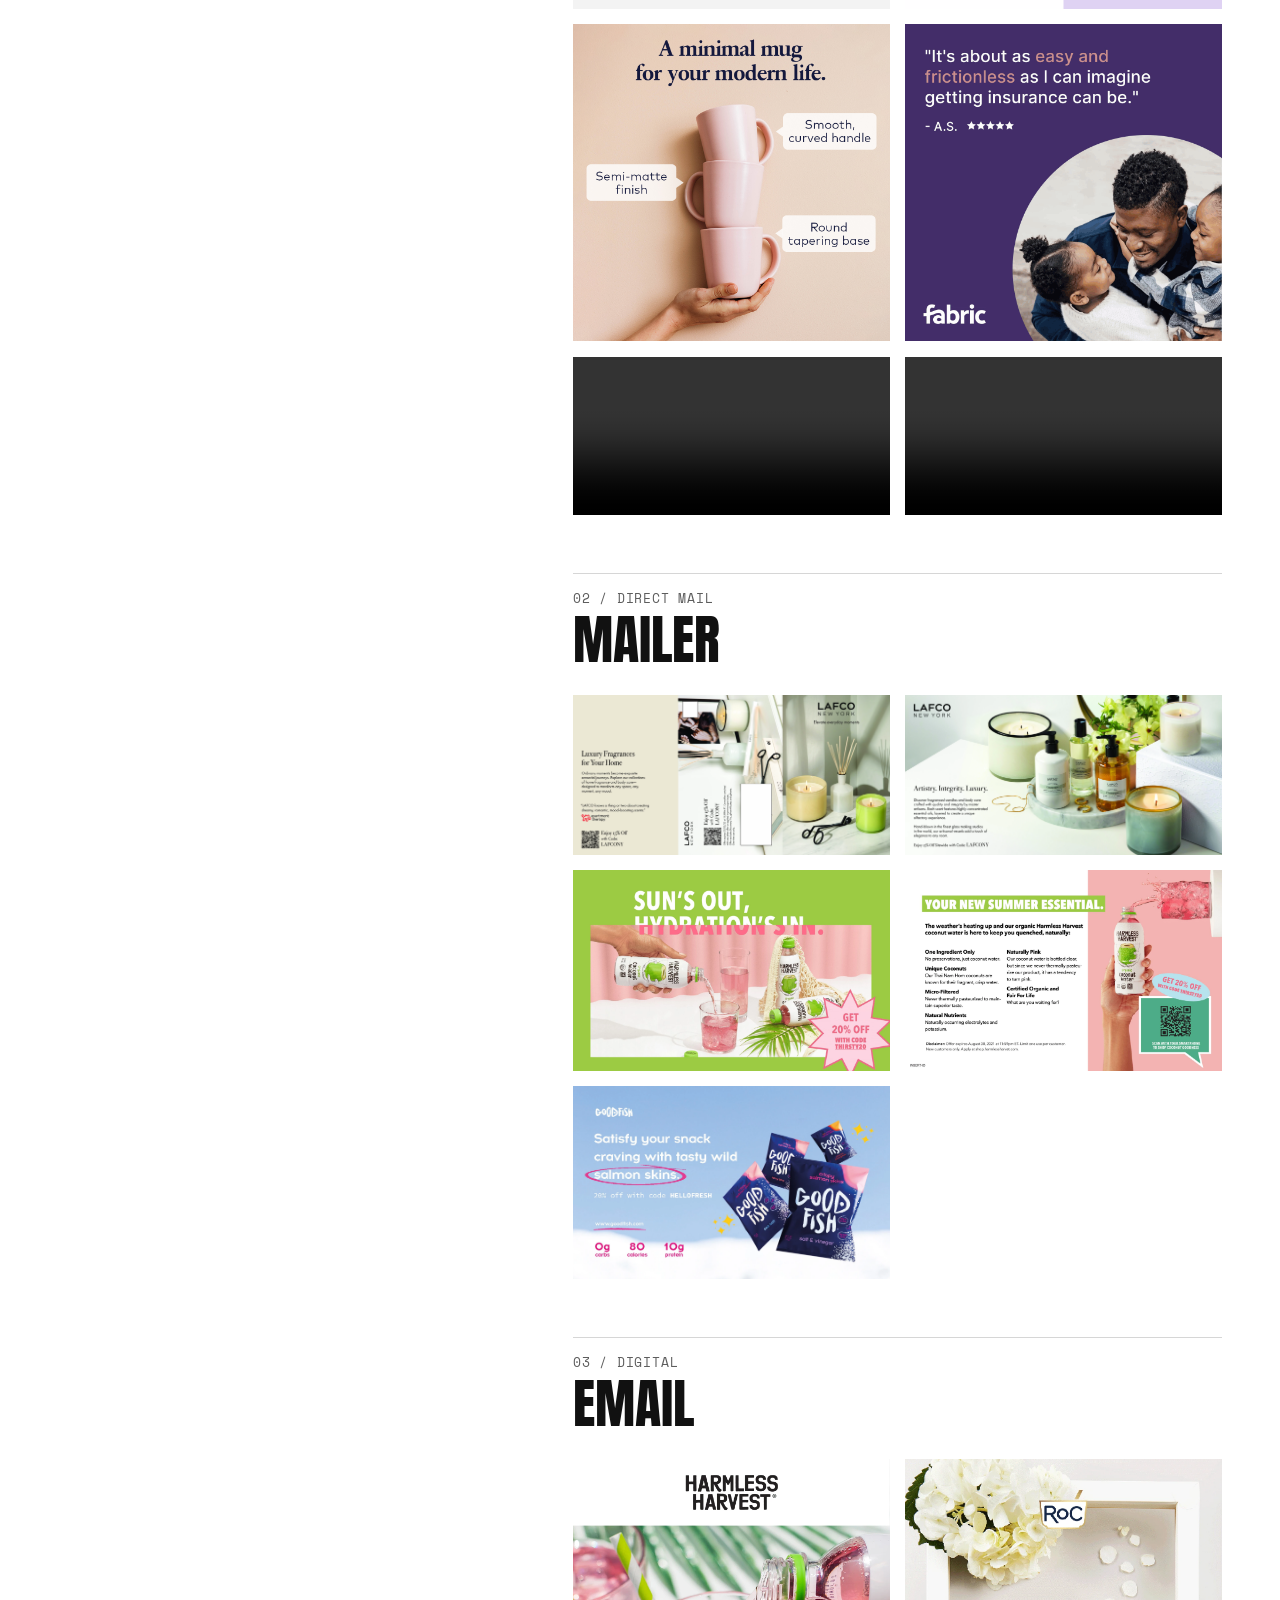
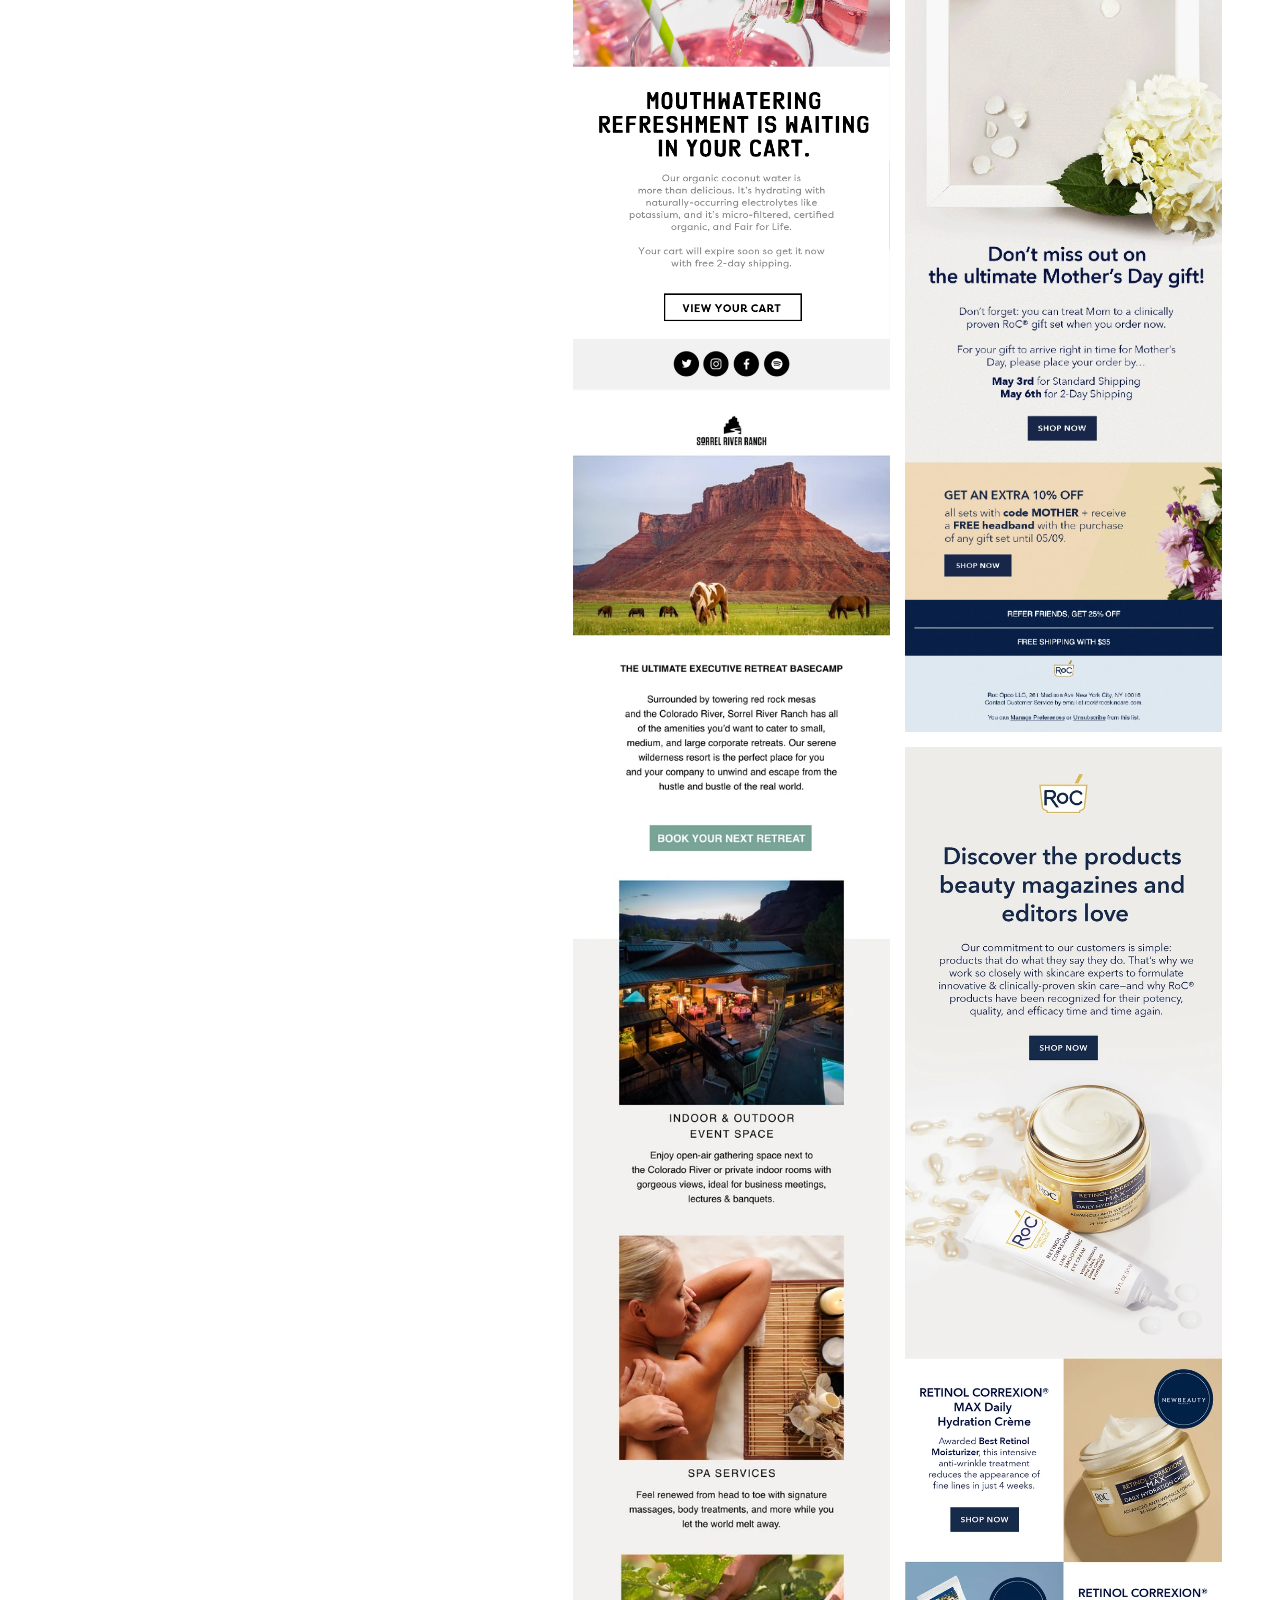
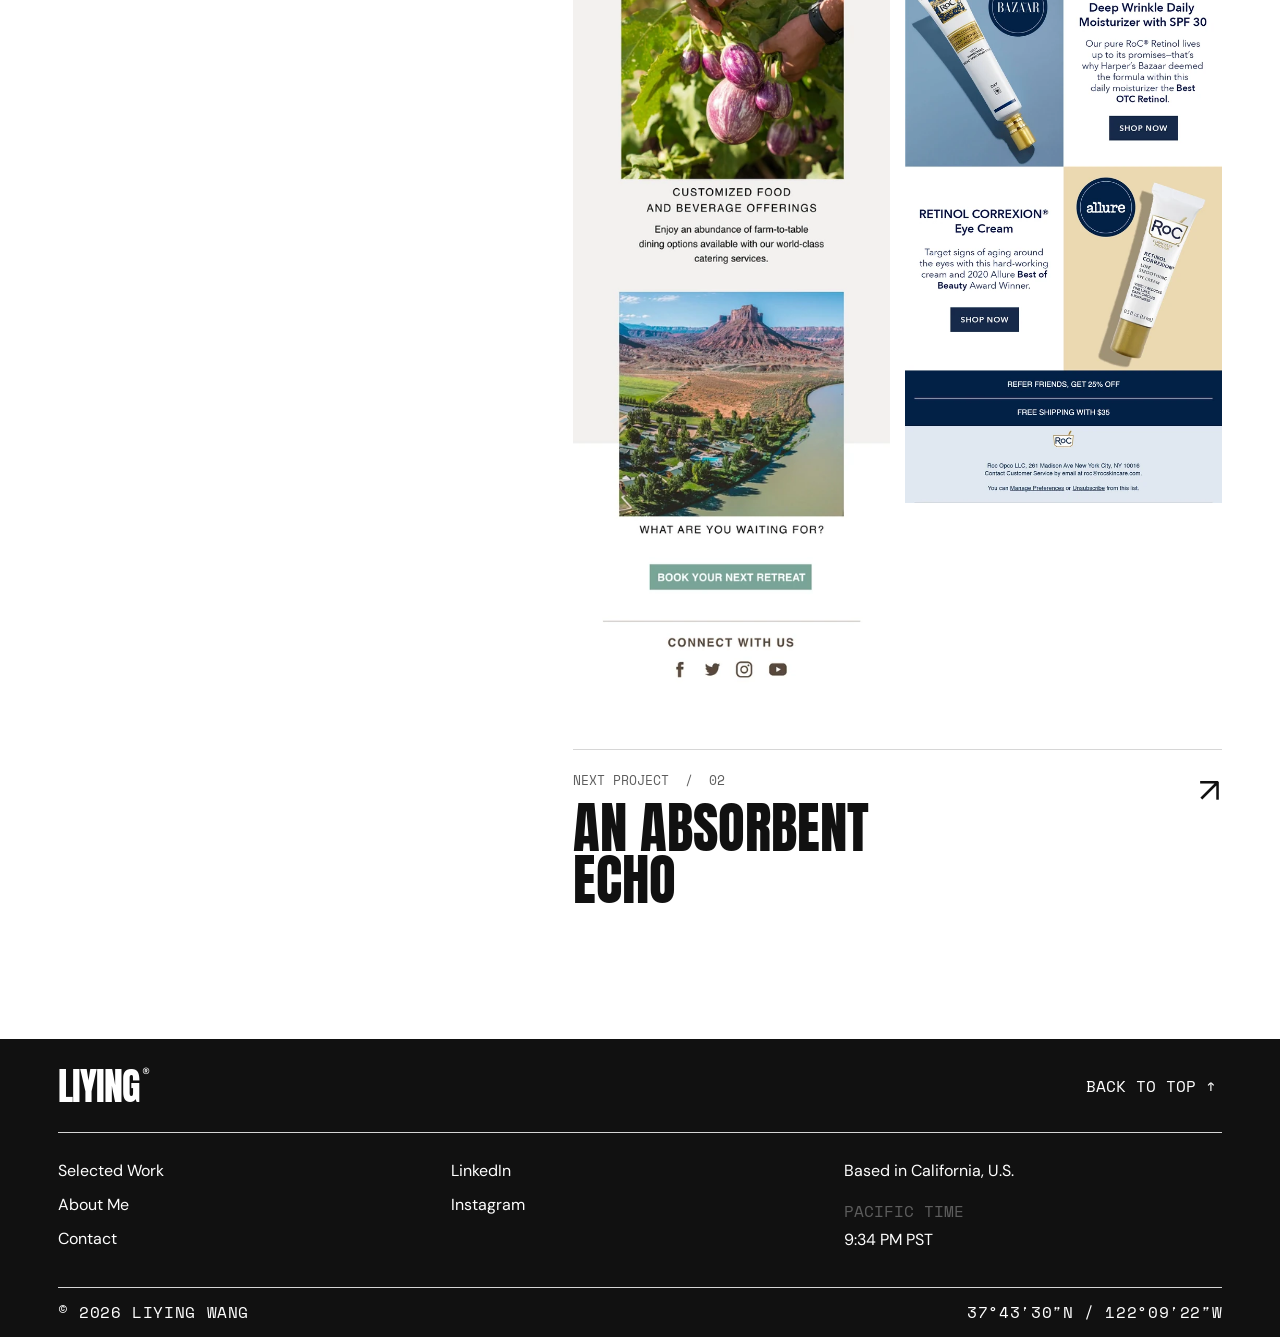
==== commit c698fa74: "Add files via upload" ====
--- a/01-an-immersive-journey.html
+++ b/01-an-immersive-journey.html
@@ -24,7 +24,7 @@
       <div class="project-info-rule"></div>
       <p class="project-eyebrow">WORKS @ SUPERBOLT</p>
       <section class="info-block"><h2>OBJECTIVE</h2><p>Shape paid social, email, banners, mailers and landing pages around each client’s promotional goals. Each piece builds a distinct brand story and supports business results.</p></section>
-      <section class="info-block"><h2>APPROACH</h2><p>Work with copywriters and marketing managers to create polished, high-converting creative for beauty, fashion, food, wellness and kids’ brands.</p></section>
+      <section class="info-block"><h2>APPROACH</h2><p>Partner with copywriters and marketing teams to develop brand-aligned campaign creative for paid social, email marketing, digital banners, direct mail, and landing pages. Adapt each concept to the client’s audience and visual identity, balancing clear communication with engaging design.</p></section>
     </aside>
     <div class="project-showcase">
       <section class="gallery-section" aria-labelledby="social-title">
